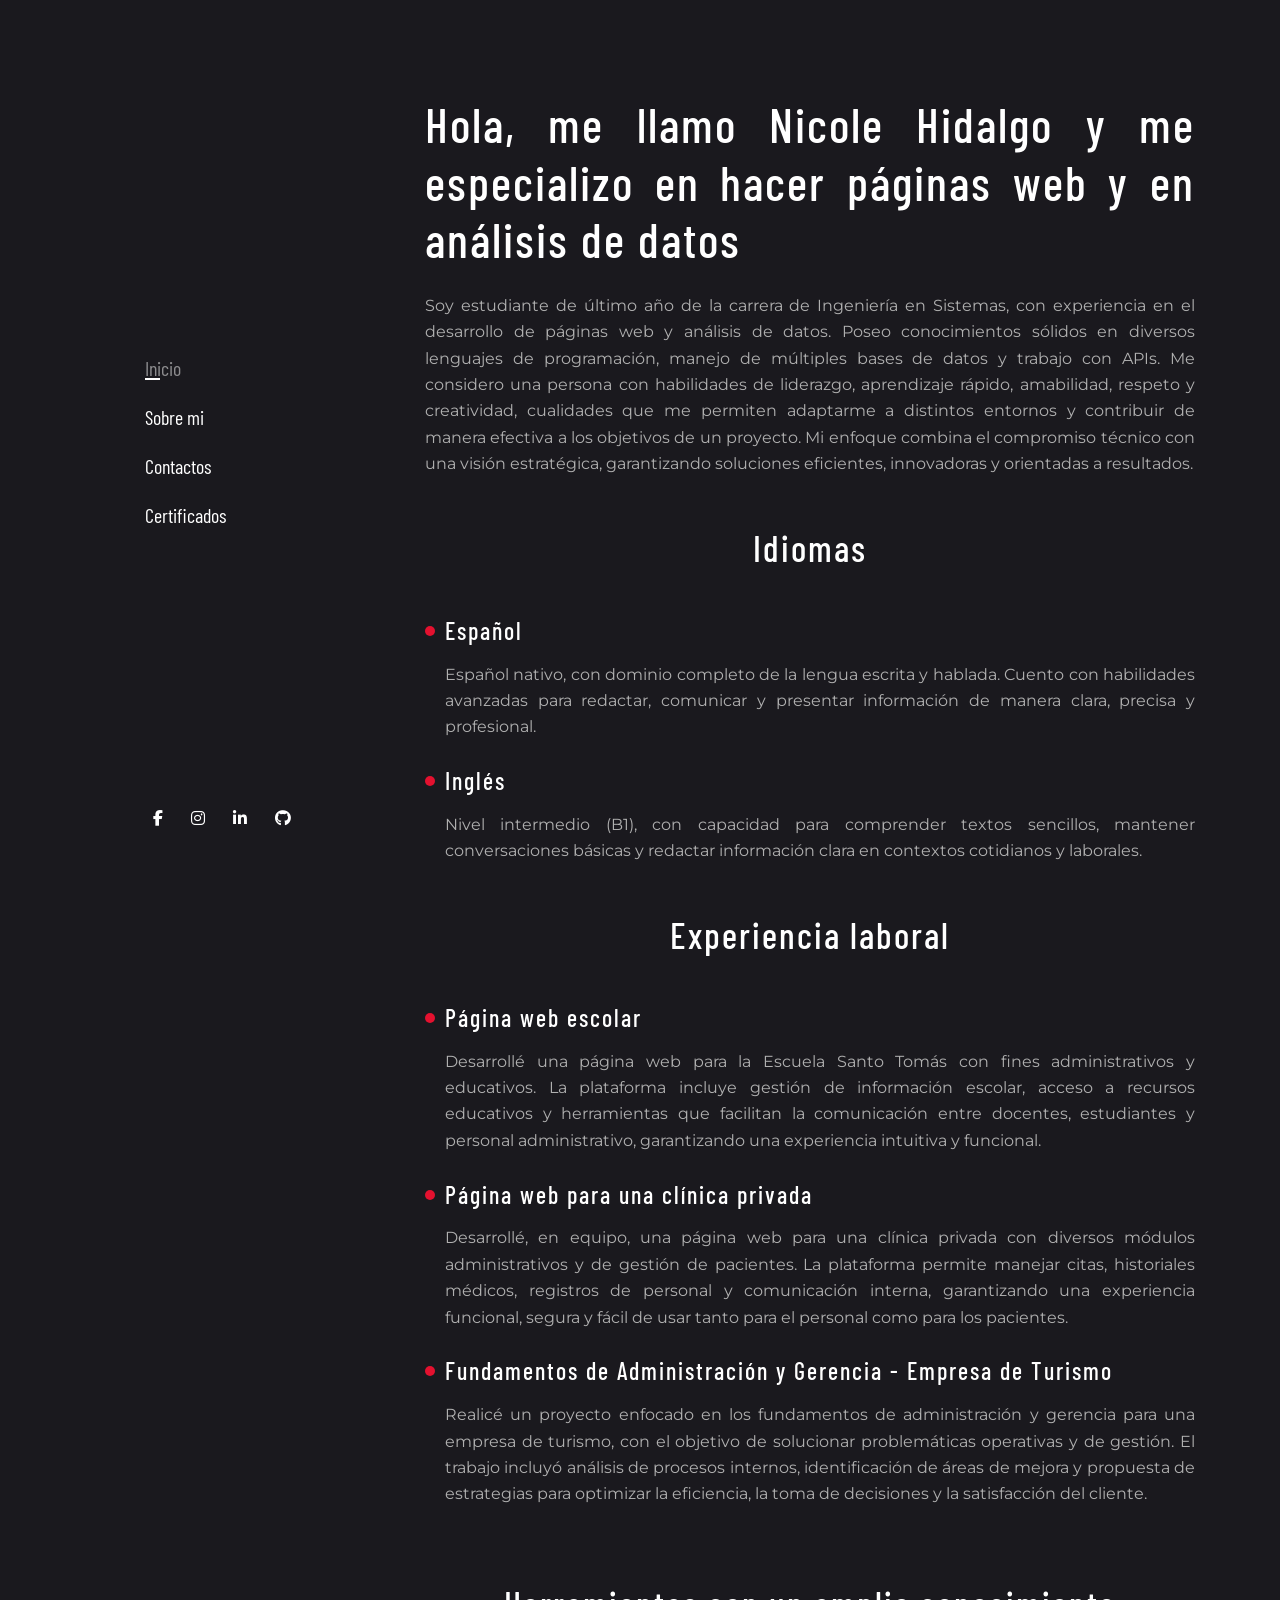
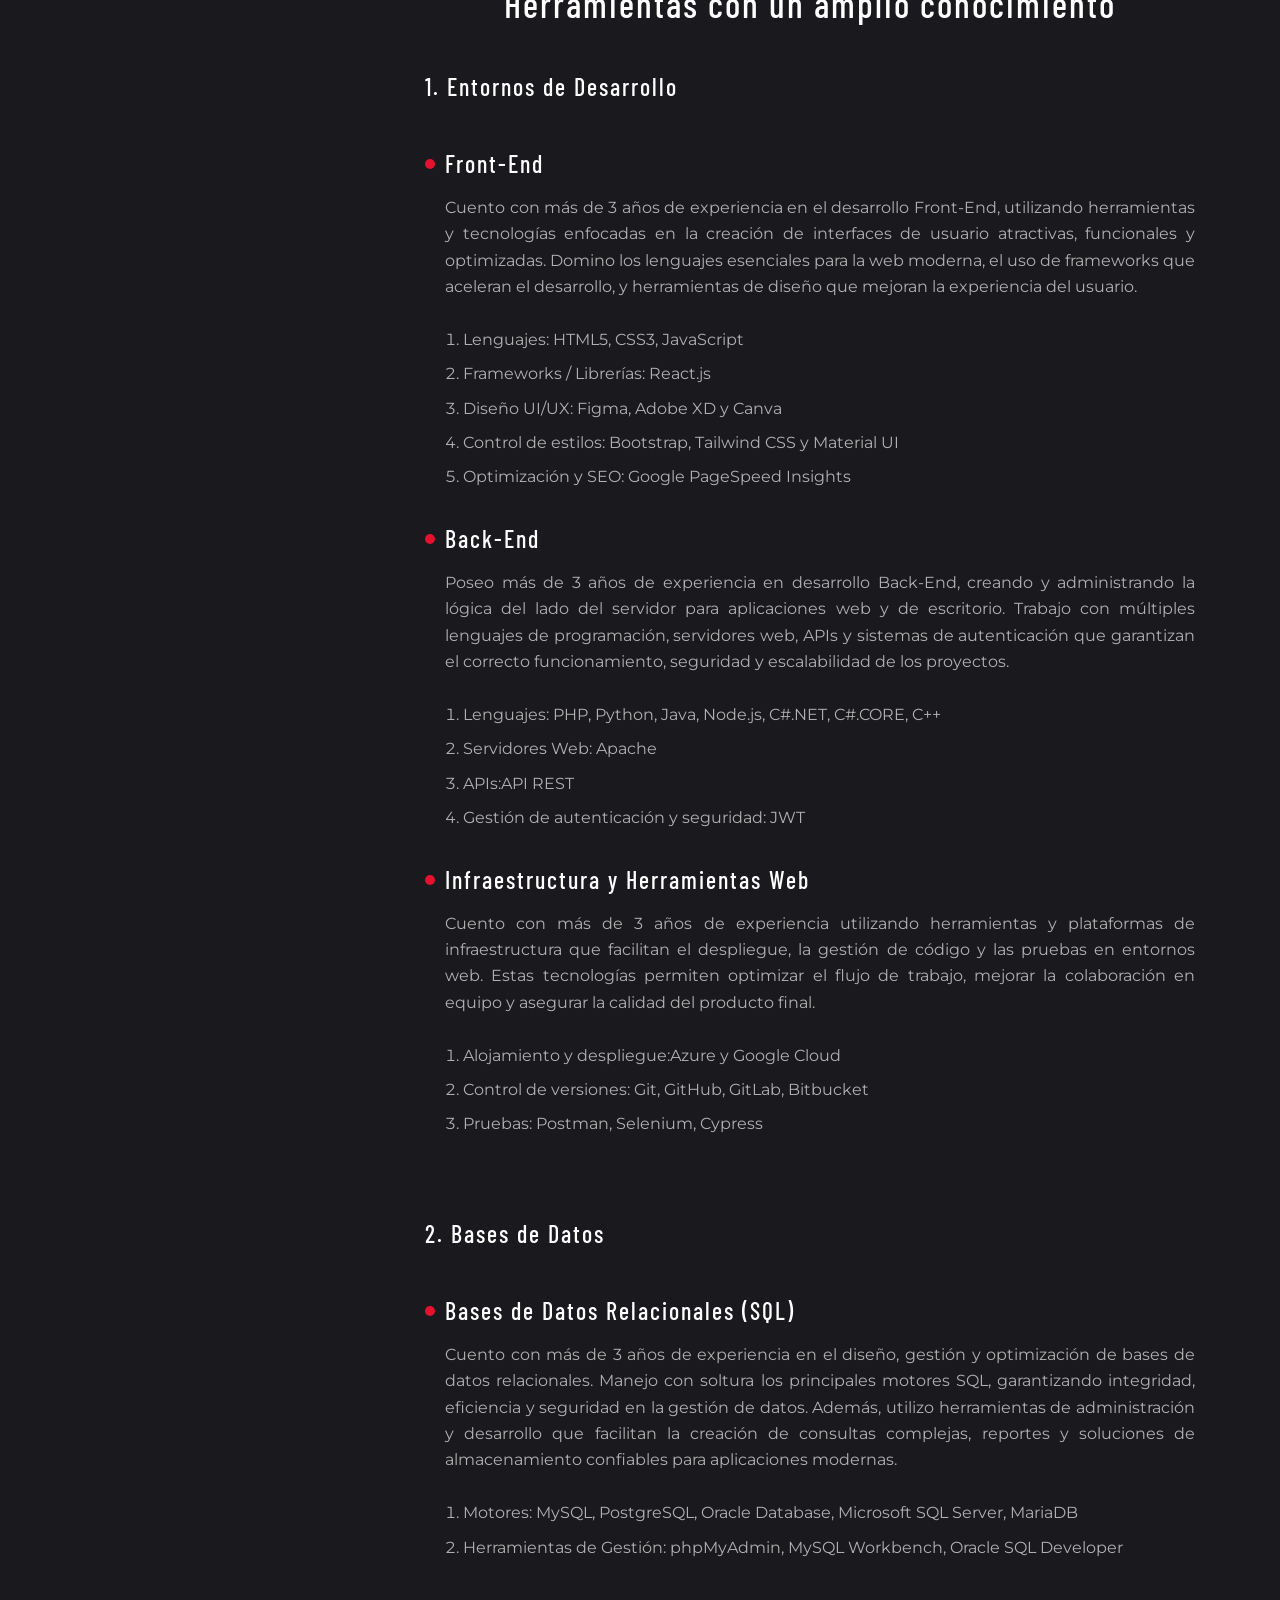
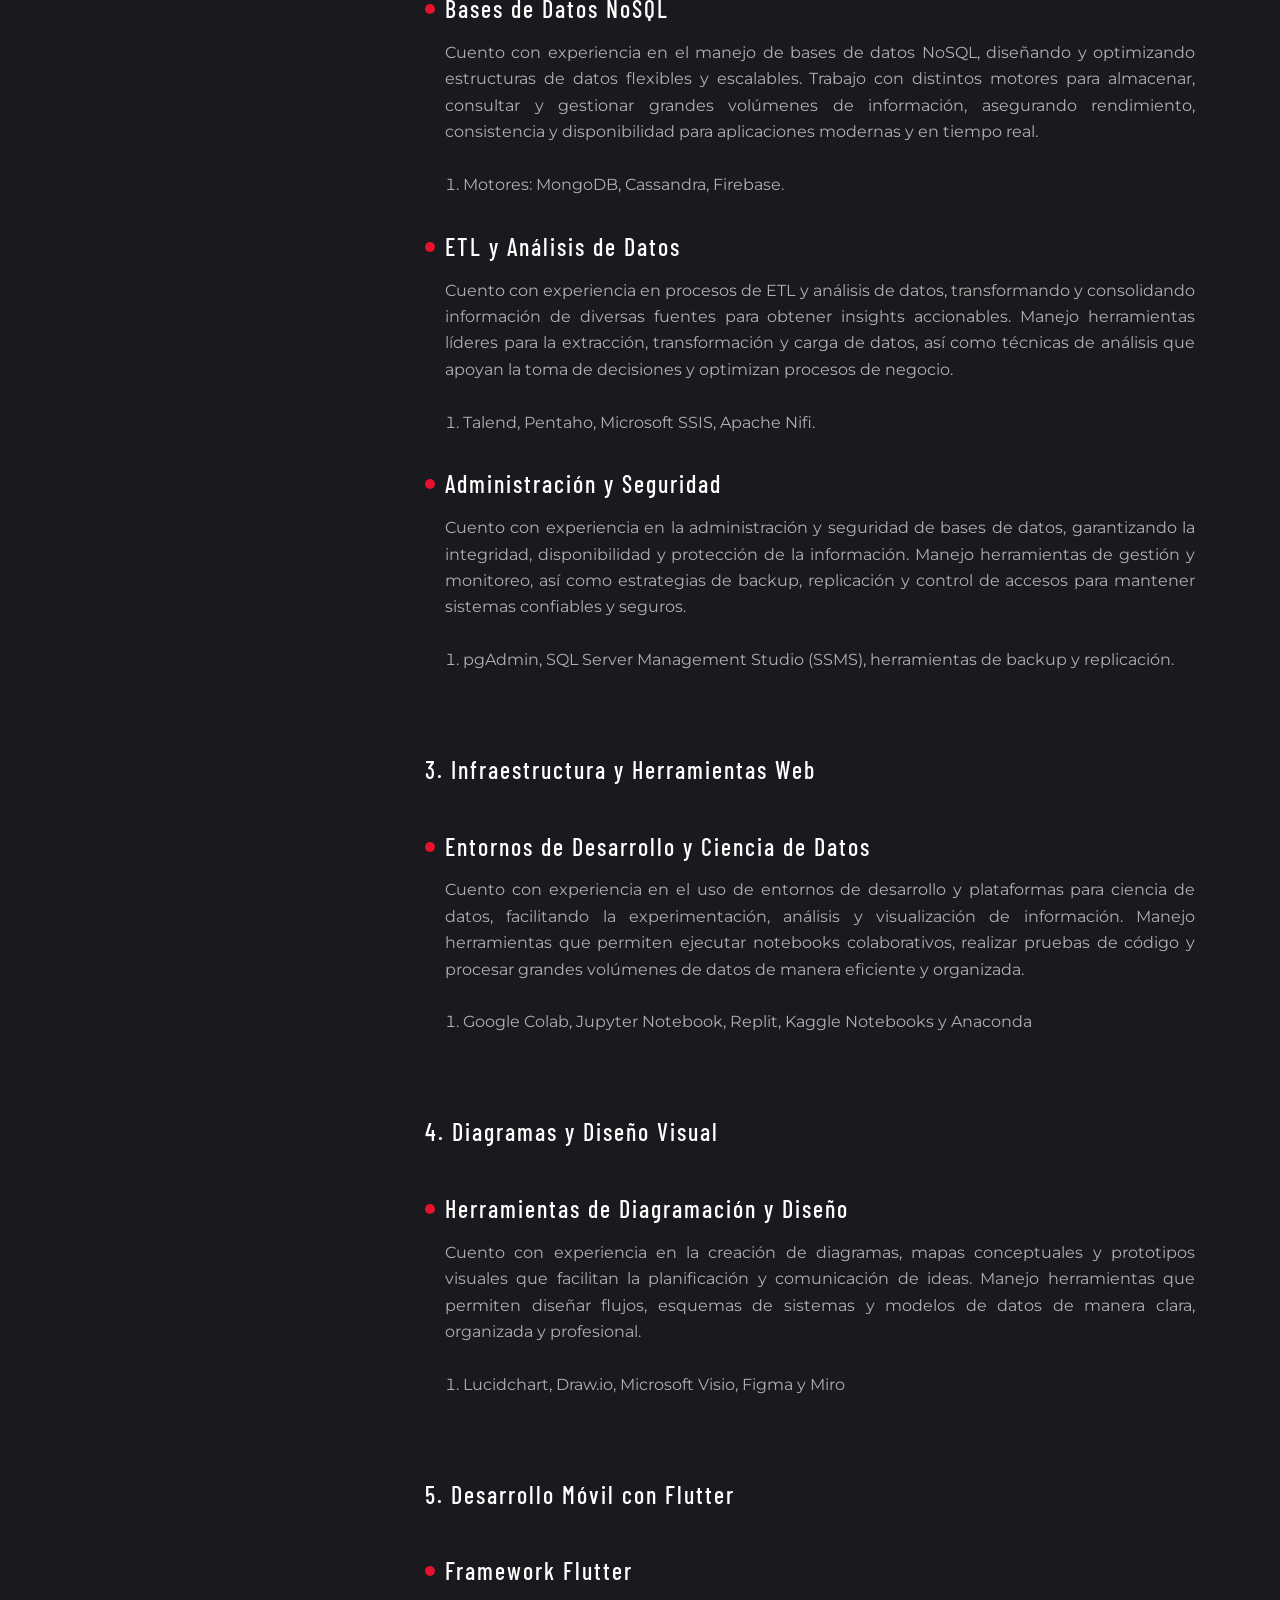
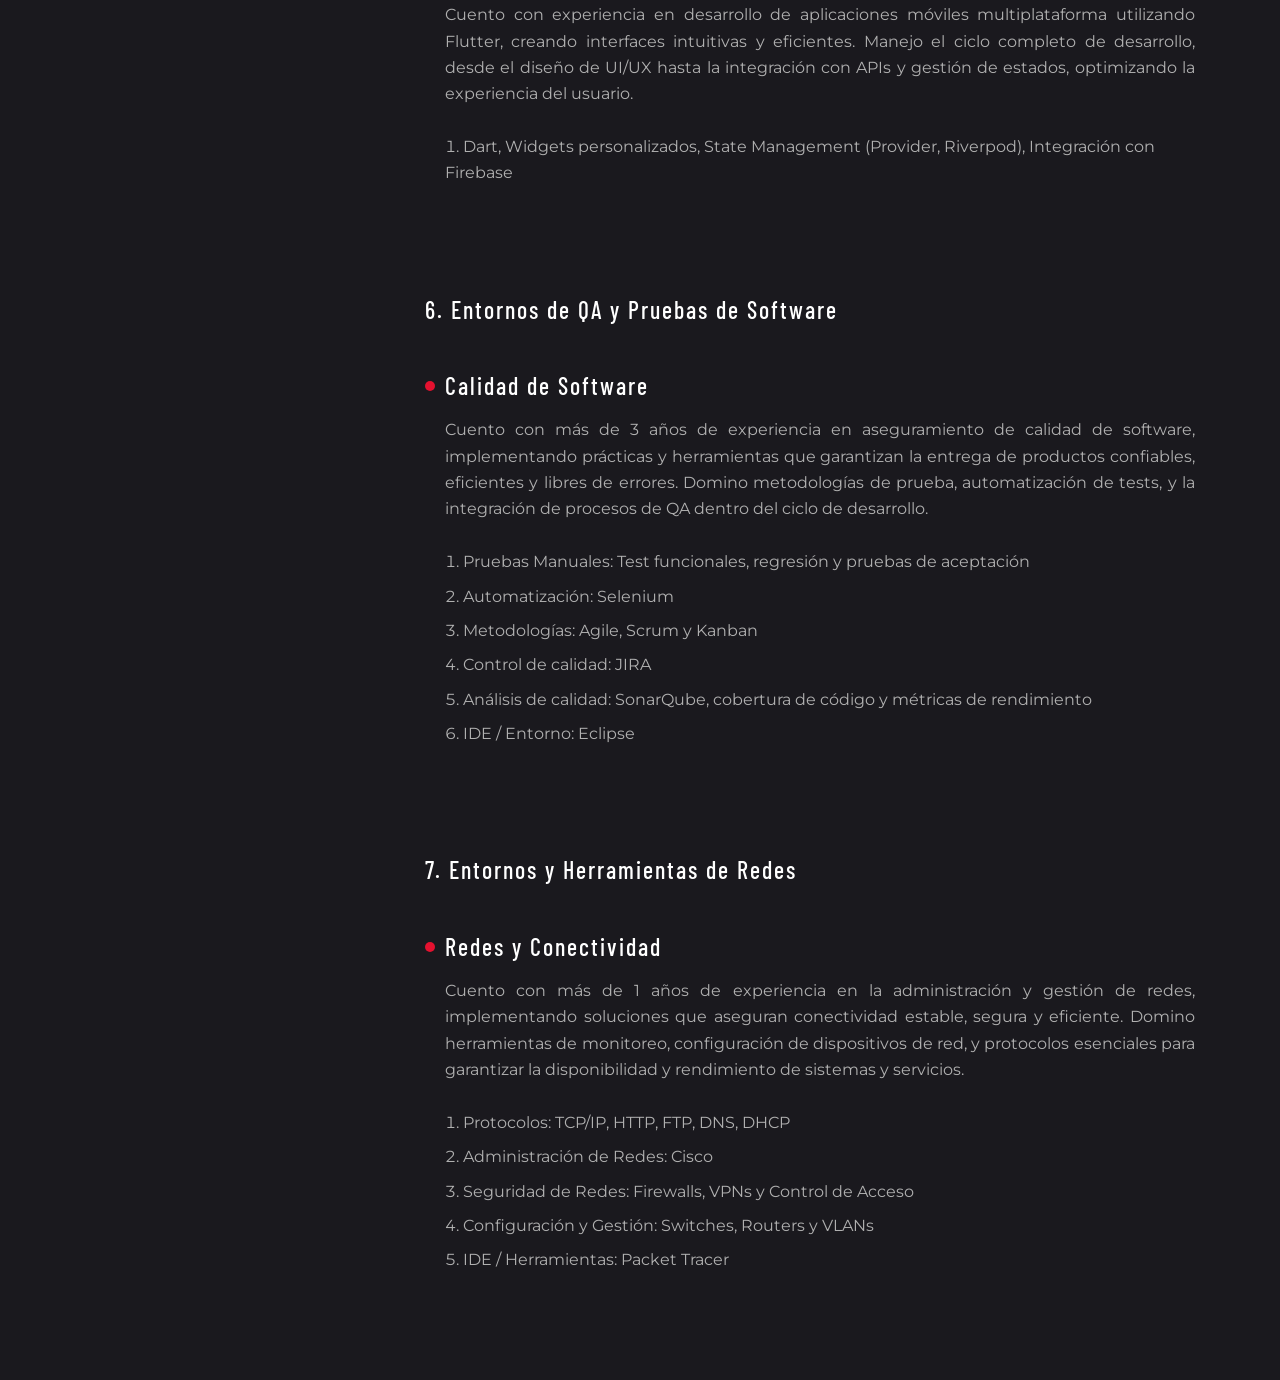
==== about.html @ 2b49375a "Inicio de proyecto sitio web personal" ====
<!DOCTYPE html>
<!-- saved from url=(0034)https://localhost:44375/Home/about -->
<html class=" js flexbox flexboxlegacy canvas canvastext webgl no-touch geolocation postmessage no-websqldatabase indexeddb hashchange history draganddrop websockets rgba hsla multiplebgs backgroundsize borderimage borderradius boxshadow textshadow opacity cssanimations csscolumns cssgradients cssreflections csstransforms csstransforms3d csstransitions fontface generatedcontent video audio localstorage sessionstorage webworkers no-applicationcache svg inlinesvg smil svgclippaths" style=""><head><meta http-equiv="Content-Type" content="text/html; charset=UTF-8">
    
    <meta name="viewport" content="width=device-width, initial-scale=1.0">
    <title>Perifil Personal</title>
    <!--<link href="./About_files/bootstrap.css" rel="stylesheet">
    <link href="./About_files/site.css" rel="stylesheet">-->

    <script src="./About_files/modernizr-2.8.3.js.descarga"></script>

</head>
<body class="loaded">
   
    <div class="container body-content">

    <title>Perfil de Nicole Hidalgo</title>

    <meta name="viewport" content="width=device-width, initial-scale=1">
    <meta name="theme-name" content="galaxy">

    <!-- Bootstrap -->
    <link href="./About_files/bootstrap.min.css" rel="stylesheet">
    <!-- <link href="./About_files/all.css" rel="stylesheet">-->
    <link href="./About_files/site(1).css" rel="stylesheet">

     <!-- Font Awesome desde CDN -->
     <link rel="stylesheet" href="https://cdnjs.cloudflare.com/ajax/libs/font-awesome/6.4.0/css/all.min.css">

     <!--<link rel="shortcut icon" href="https://localhost:44375/Home/images/favicon.png" type="image/x-icon">
    <link rel="icon" href="https://localhost:44375/Home/images/favicon.png" type="image/x-icon">
    <link rel="stylesheet" href="./About_files/all.min.css">-->
    
    <link href="./About_files/SobreMi.css" rel="stylesheet">

    <section class="d-flex">
        <aside>
            <div class="sidenav position-sticky d-flex flex-column justify-content-between">
                <br>
                <div class="navbar navbar-dark my-4 p-0 font-primary">
                    <ul class="navbar-nav w-100">
                        <li class="nav-item active">
                            <a class="nav-link text-white px-0"  href="index.html">Inicio</a>
                        </li>

                        <li class="nav-item ">
                            <a class="nav-link text-white px-0 " href="about.html">Sobre mi</a>
                        </li>
                        <li class="nav-item ">
                            <a class="nav-link text-white px-0" href="contact.html">Contactos</a>
                        </li>

                        <li class="nav-item ">
                            <a class="nav-link text-white px-0"  href="Titulos.html">Certificados</a>
                        </li>
                    </ul>
                </div>

                <ul class="list-inline nml-2">
                    <li class="list-inline-item">
                        <a href="https://www.facebook.com/nicole.hidalgo.9085" class="text-white text-red-onHover p-2">
                            <span class="fab fa-facebook-f"></span>
                        </a>
                    </li>
                    <li class="list-inline-item">
                        <a href="https://www.instagram.com/nicolehidalgo437" class="text-white text-red-onHover p-2">
                            <span class="fab fa-instagram"></span>
                        </a>
                    </li>
                    <li class="list-inline-item">
                        <a href="https://www.linkedin.com/in/nicole-hidalgo-bba02831a" class="text-white text-red-onHover p-2">
                            <span class="fab fa-linkedin-in"></span>
                        </a>
                    </li>
                    <li class="list-inline-item">
                        <a href="https://github.com/Niki2004" class="text-white text-red-onHover p-2">
                            <span class="fab fa-github"></span>
                        </a>
                    </li>
                </ul>
            </div>
        </aside>

        <div class="main-content">
            <div class="container py-4 my-5">
                <div class="row">
                    <div>

                        <h1 class="text-white add-letter-space my-4" style="text-align: justify;">Hola, me llamo Nicole Hidalgo y me especializo en hacer páginas web y en análisis de datos</h1>
                        <p style="text-align: justify;">
                            Soy estudiante de último año de la carrera de Ingeniería en Sistemas, con experiencia en el desarrollo de páginas web y análisis
                            de datos. Poseo conocimientos sólidos en diversos lenguajes de programación, manejo de múltiples bases de datos y trabajo con APIs.
                            Me considero una persona con habilidades de liderazgo, aprendizaje rápido, amabilidad, respeto y creatividad, cualidades que me
                            permiten adaptarme a distintos entornos y contribuir de manera efectiva a los objetivos de un proyecto. Mi enfoque combina el
                            compromiso técnico con una visión estratégica, garantizando soluciones eficientes, innovadoras y orientadas a resultados.
                        </p>


                        
                        <h2 class="text-white add-letter-space my-5" style="text-align: center;">Idiomas</h2>
                        <ul class="list-unstyled">
                            <li class="bullet-list-item">
                                <h3 class="text-white mb-3 add-letter-space">Español</h3>
                                <p style="text-align: justify;">
                                    Español nativo, con dominio completo de la lengua escrita y hablada. Cuento con habilidades avanzadas para redactar,
                                    comunicar y presentar información de manera clara, precisa y profesional.
                                </p>
                            </li>
                        </ul> <br>

                        <ul class="list-unstyled">
                            <li class="bullet-list-item">
                                <h3 class="text-white mb-3 add-letter-space">Inglés</h3>
                                <p style="text-align: justify;">
                                    Nivel intermedio (B1), con capacidad para comprender textos sencillos, mantener conversaciones básicas y redactar
                                    información clara en contextos cotidianos y laborales.
                                </p>
                            </li>
                        </ul>

                        
                        <h2 class="text-white add-letter-space my-5" style="text-align: center;">Experiencia laboral</h2>
                        <ul class="list-unstyled">
                            <li class="bullet-list-item">
                                <h3 class="text-white mb-3 add-letter-space">Página web escolar</h3>
                                <p style="text-align: justify;">
                                    Desarrollé una página web para la Escuela Santo Tomás con fines administrativos y educativos.
                                    La plataforma incluye gestión de información escolar, acceso a recursos educativos y herramientas que facilitan la
                                    comunicación entre docentes, estudiantes y personal administrativo, garantizando una experiencia intuitiva y funcional.
                                </p>
                            </li>
                        </ul> <br>

                        <ul class="list-unstyled">
                            <li class="bullet-list-item">
                                <h3 class="text-white mb-3 add-letter-space">Página web para una clínica privada</h3>
                                <p style="text-align: justify;">
                                    Desarrollé, en equipo, una página web para una clínica privada con diversos módulos administrativos y de gestión de
                                    pacientes.
                                    La plataforma permite manejar citas, historiales médicos, registros de personal y comunicación interna,
                                    garantizando una experiencia funcional, segura y fácil de usar tanto para el personal como para los pacientes.
                                </p>
                            </li>
                        </ul> <br>

                        <ul class="list-unstyled">
                            <li class="bullet-list-item">
                                <h3 class="text-white mb-3 add-letter-space">Fundamentos de Administración y Gerencia - Empresa de Turismo</h3>
                                <p style="text-align: justify;">
                                    Realicé un proyecto enfocado en los fundamentos de administración y gerencia para una empresa de turismo,
                                    con el objetivo de solucionar problemáticas operativas y de gestión.
                                    El trabajo incluyó análisis de procesos internos, identificación de áreas de mejora y propuesta de estrategias para
                                    optimizar la eficiencia,
                                    la toma de decisiones y la satisfacción del cliente.
                                </p>
                            </li>
                        </ul> <br>


                        
                        <h2 class="text-white add-letter-space my-5" style="text-align: center;">Herramientas con un amplio conocimiento</h2>

                        <h3 class="text-white add-letter-space my-5">1. Entornos de Desarrollo</h3>
                        <ul class="list-unstyled">
                            <li class="bullet-list-item">
                                <h3 class="text-white mb-3 add-letter-space">Front-End</h3>
                                <p style="text-align: justify;">
                                    Cuento con más de 3 años de experiencia en el desarrollo Front-End, utilizando herramientas y tecnologías enfocadas en
                                    la creación de interfaces de usuario atractivas, funcionales y optimizadas. Domino los lenguajes esenciales para la web
                                    moderna, el uso de frameworks que aceleran el desarrollo, y herramientas de diseño que mejoran la experiencia del usuario.
                                </p> <br>
                                <ol class="pl-0">
                                    <li class="mb-2">Lenguajes: HTML5, CSS3, JavaScript</li>
                                    <li class="mb-2">Frameworks / Librerías: React.js</li>
                                    <li class="mb-2">Diseño UI/UX: Figma, Adobe XD y Canva</li>
                                    <li class="mb-2">Control de estilos: Bootstrap, Tailwind CSS y Material UI</li>
                                    <li class="mb-2">Optimización y SEO: Google PageSpeed Insights</li>
                                </ol>
                            </li>
                            <br>

                            <li class="bullet-list-item">
                                <h3 class="text-white mb-3 add-letter-space">Back-End</h3>
                                <p style="text-align: justify;">
                                    Poseo más de 3 años de experiencia en desarrollo Back-End, creando y administrando la lógica del lado del servidor para
                                    aplicaciones web y de escritorio. Trabajo con múltiples lenguajes de programación, servidores web, APIs y sistemas de
                                    autenticación que garantizan el correcto funcionamiento, seguridad y escalabilidad de los proyectos.
                                </p>   <br>
                                <ol class="pl-0">
                                    <li class="mb-2">Lenguajes: PHP, Python, Java, Node.js, C#.NET, C#.CORE, C++</li>
                                    <li class="mb-2">Servidores Web: Apache</li>
                                    <li class="mb-2">APIs:API REST </li>
                                    <li class="mb-2">Gestión de autenticación y seguridad: JWT</li>
                                </ol>
                            </li>
                            <br>

                            <li class="bullet-list-item">
                                <h3 class="text-white mb-3 add-letter-space">Infraestructura y Herramientas Web</h3>
                                <p style="text-align: justify;">
                                    Cuento con más de 3 años de experiencia utilizando herramientas y plataformas de infraestructura que facilitan el
                                    despliegue, la gestión de código y las pruebas en entornos web. Estas tecnologías permiten optimizar el flujo de
                                    trabajo, mejorar la colaboración en equipo y asegurar la calidad del producto final.
                                </p>    <br>
                                <ol class="pl-0">
                                    <li class="mb-2">Alojamiento y despliegue:Azure y Google Cloud</li>
                                    <li class="mb-2">Control de versiones: Git, GitHub, GitLab, Bitbucket</li>
                                    <li class="mb-2">Pruebas: Postman, Selenium, Cypress</li>
                                </ol>
                            </li>
                            <br>
                        </ul>

                        <h3 class="text-white add-letter-space my-5">2. Bases de Datos</h3>
                        <ul class="list-unstyled">
                            <li class="bullet-list-item">
                                <h3 class="text-white mb-3 add-letter-space">Bases de Datos Relacionales (SQL)</h3>
                                <p style="text-align: justify;">
                                    Cuento con más de 3 años de experiencia en el diseño, gestión y optimización de bases de datos relacionales.
                                    Manejo con soltura los principales motores SQL, garantizando integridad, eficiencia y seguridad en la gestión de datos.
                                    Además, utilizo herramientas de administración y desarrollo que facilitan la creación de consultas complejas,
                                    reportes y soluciones de almacenamiento confiables para aplicaciones modernas.
                                </p><br>
                                <ol class="pl-0">
                                    <li class="mb-2">Motores: MySQL, PostgreSQL, Oracle Database, Microsoft SQL Server, MariaDB</li>
                                    <li class="mb-2">Herramientas de Gestión: phpMyAdmin, MySQL Workbench, Oracle SQL Developer</li>
                                </ol>
                            </li>
                            <br>

                            <li class="bullet-list-item">
                                <h3 class="text-white mb-3 add-letter-space">Bases de Datos NoSQL</h3>
                                <p style="text-align: justify;">
                                    Cuento con experiencia en el manejo de bases de datos NoSQL, diseñando y optimizando estructuras de datos flexibles y escalables.
                                    Trabajo con distintos motores para almacenar, consultar y gestionar grandes volúmenes de información, asegurando
                                    rendimiento, consistencia y disponibilidad para aplicaciones modernas y en tiempo real.
                                </p>  <br>
                                <ol class="pl-0">
                                    <li class="mb-2">Motores: MongoDB, Cassandra, Firebase.</li>
                                </ol>
                            </li>
                            <br>

                            <li class="bullet-list-item">
                                <h3 class="text-white mb-3 add-letter-space">ETL y Análisis de Datos</h3>
                                <p style="text-align: justify;">
                                    Cuento con experiencia en procesos de ETL y análisis de datos, transformando y consolidando información de diversas fuentes para obtener insights accionables.
                                    Manejo herramientas líderes para la extracción, transformación y carga de datos, así como técnicas de análisis que apoyan la toma de decisiones y optimizan procesos de negocio.
                                </p> <br>
                                <ol class="pl-0">
                                    <li class="mb-2">Talend, Pentaho, Microsoft SSIS, Apache Nifi.</li>
                                </ol>
                            </li>
                            <br>

                            <li class="bullet-list-item">
                                <h3 class="text-white mb-3 add-letter-space">Administración y Seguridad</h3>
                                <p style="text-align: justify;">
                                    Cuento con experiencia en la administración y seguridad de bases de datos, garantizando la integridad, disponibilidad y protección de la información.
                                    Manejo herramientas de gestión y monitoreo, así como estrategias de backup, replicación y control de accesos para mantener sistemas confiables y seguros.
                                </p>   <br>
                                <ol class="pl-0">
                                    <li class="mb-2">pgAdmin, SQL Server Management Studio (SSMS), herramientas de backup y replicación.</li>
                                </ol>
                            </li>
                            <br>
                        </ul>

                        <h3 class="text-white add-letter-space my-5">3. Infraestructura y Herramientas Web</h3>
                        <ul class="list-unstyled">
                            <li class="bullet-list-item">
                                <h3 class="text-white mb-3 add-letter-space">Entornos de Desarrollo y Ciencia de Datos</h3>
                                <p style="text-align: justify;">
                                    Cuento con experiencia en el uso de entornos de desarrollo y plataformas para ciencia de datos, facilitando la experimentación, análisis y visualización de información.
                                    Manejo herramientas que permiten ejecutar notebooks colaborativos, realizar pruebas de código y procesar grandes volúmenes de datos de manera eficiente y organizada.
                                </p>  <br>
                                <ol class="pl-0">
                                    <li class="mb-2">Google Colab, Jupyter Notebook, Replit, Kaggle Notebooks y Anaconda </li>
                                </ol>
                            </li>
                            <br>

                        </ul>

                        <h3 class="text-white add-letter-space my-5">4. Diagramas y Diseño Visual</h3>
                        <ul class="list-unstyled">
                            <li class="bullet-list-item">
                                <h3 class="text-white mb-3 add-letter-space">Herramientas de Diagramación y Diseño</h3>
                                <p style="text-align: justify;">
                                    Cuento con experiencia en la creación de diagramas, mapas conceptuales y prototipos visuales que facilitan la planificación y comunicación de ideas.
                                    Manejo herramientas que permiten diseñar flujos, esquemas de sistemas y modelos de datos de manera clara, organizada y profesional.
                                </p> <br>
                                <ol class="pl-0">
                                    <li class="mb-2">Lucidchart, Draw.io, Microsoft Visio, Figma y Miro</li>
                                </ol>
                            </li>
                            <br>
                        </ul>

                        <h3 class="text-white add-letter-space my-5">5. Desarrollo Móvil con Flutter</h3>
                        <ul class="list-unstyled">
                            <li class="bullet-list-item">
                                <h3 class="text-white mb-3 add-letter-space">Framework Flutter</h3>
                                <p style="text-align: justify;">
                                    Cuento con experiencia en desarrollo de aplicaciones móviles multiplataforma utilizando Flutter, creando interfaces intuitivas y eficientes.
                                    Manejo el ciclo completo de desarrollo, desde el diseño de UI/UX hasta la integración con APIs y gestión de estados, optimizando la experiencia del usuario.
                                </p><br>
                                <ol class="pl-0">
                                    <li class="mb-2">Dart, Widgets personalizados, State Management (Provider, Riverpod), Integración con Firebase</li>
                                </ol>
                            </li>
                            <br>
                        </ul>
                        <br>
                        
                        <h3 class="text-white add-letter-space my-5">6. Entornos de QA y Pruebas de Software</h3>
                        <ul class="list-unstyled">
                        <li class="bullet-list-item">
                            <h3 class="text-white mb-3 add-letter-space">Calidad de Software</h3>
                            <p style="text-align: justify;">
                                Cuento con más de 3 años de experiencia en aseguramiento de calidad de software, implementando prácticas y herramientas que
                                garantizan la entrega de productos confiables, eficientes y libres de errores. Domino metodologías de prueba, automatización
                                de tests, y la integración de procesos de QA dentro del ciclo de desarrollo.
                            </p> <br>
                            <ol class="pl-0">
                                <li class="mb-2">Pruebas Manuales: Test funcionales, regresión y pruebas de aceptación</li>
                                <li class="mb-2">Automatización: Selenium</li>
                                <li class="mb-2">Metodologías: Agile, Scrum y Kanban</li>
                                <li class="mb-2">Control de calidad: JIRA</li>
                                <li class="mb-2">Análisis de calidad: SonarQube, cobertura de código y métricas de rendimiento</li>
                                <li class="mb-2">IDE / Entorno: Eclipse</li>
                            </ol>
                        </li>
                        <br>
                    </ul>

                         <br>
                        
                        <h3 class="text-white add-letter-space my-5">7. Entornos y Herramientas de Redes</h3>
                        <ul class="list-unstyled">
                            <li class="bullet-list-item">
                                <h3 class="text-white mb-3 add-letter-space">Redes y Conectividad</h3>
                                <p style="text-align: justify;">
                                    Cuento con más de 1 años de experiencia en la administración y gestión de redes, implementando soluciones que aseguran
                                    conectividad estable, segura y eficiente. Domino herramientas de monitoreo, configuración de dispositivos de red, y protocolos
                                    esenciales para garantizar la disponibilidad y rendimiento de sistemas y servicios.
                                </p> <br>
                                <ol class="pl-0">
                                    <li class="mb-2">Protocolos: TCP/IP, HTTP, FTP, DNS, DHCP</li>
                                    <li class="mb-2">Administración de Redes: Cisco</li>
                                    <li class="mb-2">Seguridad de Redes: Firewalls, VPNs y Control de Acceso</li>
                                    <li class="mb-2">Configuración y Gestión: Switches, Routers y VLANs</li>
                                    <li class="mb-2">IDE / Herramientas: Packet Tracer</li>
                                </ol>
                            </li>
                            <br>
                        </ul>
                    </div>
                </div>
            </div>
        </div>
    </section>


    <!-- Botón para ir arriba -->
    <button id="btnUp" title="Ir arriba">
        <i class="fas fa-rocket"></i>
    </button>

    <script>
        document.addEventListener("DOMContentLoaded", function () {

            document.body.classList.add("loaded");
        });

        const btnUp = document.getElementById("btnUp");

        window.onscroll = function () {
            if (document.body.scrollTop > 200 || document.documentElement.scrollTop > 200) {
                btnUp.style.display = "block";
            } else {
                btnUp.style.display = "none";
            }
        };

        // Al hacer click, llevar hacia arriba
        btnUp.addEventListener("click", function () {
            window.scrollTo({
                top: 0,
                behavior: "smooth"
            });
        });
    </script>



    </div>

    <script src="./About_files/jquery-3.4.1.js.descarga"></script>

    <script src="./About_files/bootstrap.js.descarga"></script>

    


</body></html>
---- About_files/site.css ----
﻿@charset "UTF-8";

@import url("https://fonts.googleapis.com/css2?family=Barlow+Condensed:wght@500&family=Montserrat:wght@400;500&display=swap");

body {
    color: #B0B0B0;
    background-color: #1A191E;
    font-family: "Montserrat", sans-serif;
    font-size: 16px;
    line-height: 1.65;
    overflow-y: auto;
}

    body.loaded {
        overflow-y: scroll;
    }

::-moz-selection {
    color: #ffffff;
    background-color: rgba(228, 17, 47, 0.7);
    text-shadow: none;
}

::selection {
    color: #ffffff;
    background-color: rgba(228, 17, 47, 0.7);
    text-shadow: none;
}

:focus {
    outline: 0;
}

.main-content {
    width: calc(100% - 340px);
}

@media (max-width: 991px) {
    .main-content {
        width: calc(100% - 250px);
    }
}

@media (max-width: 767px) {
    .main-content {
        width: 100%;
    }
}

.btn {
    font-size: 15px;
    padding: 10px 25px;
    letter-spacing: 0.1em;
    color: #ffffff;
    font-family: "Barlow Condensed", sans-serif;
    border-radius: 0;
    border: 0;
}

    .btn img {
        margin-left: 5px;
        width: 19px;
        position: relative;
    }

    .btn:hover {
        color: #ffffff;
        background-color: rgba(228, 17, 47, 0.7);
    }

    .btn:active, .btn:focus {
        border: 0;
        color: #ffffff;
        background-color: rgba(228, 17, 47, 0.7);
        box-shadow: none;
    }

.btn-primary {
    background-color: #E4112F;
}

.search-form {
    margin-bottom: 35px;
}

    .search-form input {
        height: 45px;
        border-color: #333139;
    }

        .search-form input:focus {
            border-color: #444;
        }

    .search-form .btn {
        border: 1px solid #333139;
    }

        .search-form .btn:hover {
            background-color: #E4112F;
            border-color: #E4112F;
        }

.bullet-list-item {
    position: relative;
    padding-left: 20px;
}

    .bullet-list-item::after {
        position: absolute;
        content: "";
        height: 10px;
        width: 10px;
        background-color: #E4112F;
        left: 0;
        top: 9px;
        border-radius: 50px;
    }

/*=== UTILITIES CLASSES ===*/
.font-primary {
    font-family: "Barlow Condensed", sans-serif;
}

.font-secondary {
    font-family: "Montserrat", sans-serif;
}

.shadow {
    box-shadow: 0px 0px 20px rgba(34, 34, 34, 0.04) !important;
}

.add-letter-space {
    letter-spacing: 2px;
}

.opacity-0, .opacity-0-onHover,
.opacity-25, .opacity-25-onHover,
.opacity-50, .opacity-50-onHover,
.opacity-75, .opacity-75-onHover,
.opacity-1, .opacity-1-onHover {
    transition: all 0.3s;
}

    .opacity-0, .opacity-0-onHover:hover {
        opacity: 0;
    }

    .opacity-25, .opacity-25-onHover:hover {
        opacity: 0.25;
    }

    .opacity-50, .opacity-50-onHover:hover {
        opacity: 0.5;
    }

    .opacity-75, .opacity-75-onHover:hover {
        opacity: 0.75;
    }

    .opacity-1, .opacity-1-onHover:hover {
        opacity: 1;
    }

.z-index-1 {
    z-index: 1;
}

.z-index-100 {
    z-index: 100;
}

.z-index-200 {
    z-index: 200;
}

.z-index-bottom {
    z-index: -5;
}

.z-index-top {
    z-index: 9900;
}

.text-gray {
    color: #B0B0B0;
}

.bg-gray {
    background-color: #B0B0B0;
}

.text-primary, .text-primary-onHover:hover {
    color: #E4112F !important;
}

.bg-primary {
    background-color: #E4112F !important;
}

.text-dark {
    color: #1D1C21 !important;
}

.bg-dark {
    background-color: #1D1C21 !important;
}

.bg-black {
    background-color: #000000;
}

.text-black {
    color: #000000;
}

.text-black-100 {
    color: #111111;
}

.bg-black-100 {
    background-color: #111111;
}

.bg-black-200 {
    background-color: #222222;
}

.text-black-200 {
    color: #222222;
}

.bg-black-300 {
    background-color: #333333;
}

.text-black-300 {
    color: #333333;
}

.text-black-400 {
    color: #444444;
}

.bg-black-400 {
    background-color: #444444;
}

.bg-black-500 {
    background-color: #555555;
}

.text-black-500 {
    color: #555555;
}

.text-black-600 {
    color: #666666;
}

.bg-black-600 {
    background-color: #666666;
}

.bg-black-700 {
    background-color: #777777;
}

.text-black-700 {
    color: #777777;
}

.text-black-700-darken {
    color: #737373;
}

.bg-black-700-darken {
    background-color: #737373;
}

.text-black-800 {
    color: #888888;
}

.bg-black-800 {
    background-color: #888888;
}

.bg-black-900 {
    background-color: #999999;
}

.text-black-900 {
    color: #999999;
}

h1, .h1, h2, .h2, h3, .h3, h4 {
    font-family: "Barlow Condensed", sans-serif;
}

h1, .h1 {
    font-size: 48px;
}

@media (max-width: 767px) {
    h1, .h1 {
        font-size: 38px;
    }
}

h2, .h2 {
    font-size: 36px;
}

@media (max-width: 767px) {
    h2, .h2 {
        font-size: 28px;
    }
}

h3, .h3 {
    font-size: 24px;
}

@media (max-width: 767px) {
    h3, .h3 {
        font-size: 20px;
    }
}

h4, .h4 {
    font-size: 20px;
}

h5, .h5 {
    font-size: 18px;
}

h6, .h6 {
    font-size: 15px;
}

.h4, h5, .h5, h6, .h6, p {
    font-family: "Montserrat", sans-serif;
}

h1, .h1, h2, .h2, h3, .h3, h4, .h4, h5, .h5, h6, .h6, p {
    margin: 0;
}

a:focus,
button:focus {
    outline: 0;
}

a {
    text-decoration: none;
    display: inline-block;
    transition: all 0.3s;
}

    a:hover, a:active, a:focus {
        text-decoration: none;
        outline: 0;
    }

    a:hover {
        color: initial;
    }

ol {
    list-style-position: inside;
}

ul, li {
    padding: 0;
    margin: 0;
}

.table-bordeprimary td, .table-bordeprimary th {
    border-color: #333139 !important;
}

/*------------------------------------------------------------------
 # preloader style
-------------------------------------------------------------------*/
.preloader-wrapper {
    position: fixed;
    top: 0;
    left: 0;
    height: 100vh;
    width: 100vw;
    z-index: 9999999;
    text-align: center;
    overflow: hidden;
    background-color: rgb(36, 39, 53);
    transition: 0.5s;
    background-image: url([data-uri]);
}

.preloader-inner {
    position: absolute;
    top: 50%;
    left: 50%;
    width: 100%;
    transition: 0.7s ease;
    transform: translate(-50%, -50%);
}

.preloader-wrapper.loaded {
    height: 0;
}

    .preloader-wrapper.loaded img {
        opacity: 0;
    }

/*------------------------------------------------------------------
 # sidenav/navbar style
-------------------------------------------------------------------*/
.sidenav {
    top: 0;
    width: 340px;
    min-height: 100vh;
    padding: 60px;
    transition: 0.3s ease;
}

    .sidenav.show {
        left: 0;
    }

@media (max-width: 991px) {
    .sidenav {
        width: 250px;
        padding: 50px;
    }
}

@media (max-width: 767px) {
    .sidenav {
        position: fixed !important;
        z-index: 9995;
        top: 0;
        left: -250px;
        background-color: #1D1C21;
    }
}

.sidenav .navbar-brand img {
    max-width: 150px;
}

@media (max-width: 991px) {
    .sidenav .navbar-brand img {
        max-width: 120px;
    }
}

@media (max-width: 767px) {
    .sidenav .navbar-brand img {
        max-width: 100px;
    }
}

.sidenav .nav-link {
    font-size: 20px;
    position: relative;
    display: inline-block;
}

    .sidenav .nav-link::after {
        position: absolute;
        content: "";
        height: 2px;
        width: 0;
        background-color: #ffffff;
        left: 0;
        bottom: 13px;
        transition: 0.3s;
    }

    .sidenav .nav-link:hover {
        color: rgba(255, 255, 255, 0.5) !important;
    }

        .sidenav .nav-link:hover::after {
            width: 15px;
        }

    .sidenav .nav-link[aria-expanded=true],
    .sidenav .active .nav-link {
        color: rgba(255, 255, 255, 0.5) !important;
    }

        .sidenav .nav-link[aria-expanded=true]::after,
        .sidenav .active .nav-link::after {
            width: 15px;
        }

.sidenav select {
    background: url(../images/chevron-down.svg) no-repeat right 0.5rem center/15px 17px;
    border: 1px solid #ffffff !important;
    height: 30px;
    padding: 0 28px 0 10px;
    width: 80px;
    background-size: 14px;
}

    .sidenav select:focus {
        border: 1px solid #ffffff !important;
    }

    .sidenav select option {
        background-color: #1D1C21;
    }

.mobile-nav {
    display: none;
    position: relative;
    z-index: 9992;
}

@media (max-width: 767px) {
    .mobile-nav {
        display: block;
    }
}

.mobile-nav img {
    width: 120px;
}

@media (max-width: 767px) {
    .mobile-nav img {
        width: 100px;
    }
}

.mobile-nav .nav-toggle {
    width: 40px;
    height: 40px;
    font-size: 13px;
    padding-top: 3px;
    border-radius: 50px;
}

    .mobile-nav .nav-toggle.show .show,
    .mobile-nav .nav-toggle .hidden {
        display: none;
    }

    .mobile-nav .nav-toggle.show .hidden {
        display: block;
    }

.nav-toggle-overlay {
    position: fixed;
    top: 0;
    left: 0;
    height: 100%;
    width: 100%;
    background-color: rgba(0, 0, 0, 0.5);
    z-index: 999;
    cursor: zoom-out;
    opacity: 0;
    visibility: hidden;
    transition: 0.3s;
}

    .nav-toggle-overlay.show {
        opacity: 1;
        visibility: visible;
    }

.drop-menu {
    padding-left: 10px;
    border-left: 1px solid #555;
}

    .drop-menu a {
        color: #ffffff;
    }

        .drop-menu a.active, .drop-menu a:hover {
            color: rgba(255, 255, 255, 0.5) !important;
        }

/*------------------------------------------------------------------
 # blog post style
-------------------------------------------------------------------*/
.post-item .card-img-top {
    transition: 0.3s;
}

    .post-item .card-img-top:hover {
        filter: grayscale(0.5);
        -webkit-filter: grayscale(0.5);
    }

.post-meta li a {
    color: #ffffff;
    font-weight: 500;
    font-size: 14px;
}

    .post-meta li a:hover {
        text-decoration: underline;
    }

.breadcrumb-wrap a {
    color: #B0B0B0;
}

    .breadcrumb-wrap a:hover {
        color: #ffffff;
        text-decoration: underline;
    }

.categores-links a {
    font-size: 13px;
    color: #B0B0B0;
    border-color: #E4112F !important;
    padding: 4px 7px;
    margin-right: 6px;
    margin-top: 8px;
}

    .categores-links a:hover {
        color: #ffffff;
        background-color: #E4112F;
    }

@media (max-width: 991px) {
    .border-lg-0 {
        border: 0 !important;
    }
}

.blockquote {
    padding: 50px 90px;
}

@media (max-width: 575px) {
    .blockquote {
        padding: 30px 50px !important;
    }
}

.blockquote-text {
    font-size: 24px;
    position: relative;
}

    .blockquote-text::before, .blockquote-text::after {
        position: absolute;
        color: #E4112F;
        font-size: 61px;
        line-height: 0;
        font-family: "Barlow Condensed", sans-serif;
    }

    .blockquote-text::before {
        content: "“";
        top: 30px;
        left: -35px;
    }

    .blockquote-text::after {
        content: "”";
        bottom: 0;
        right: -35px;
    }

@media (max-width: 575px) {
    .blockquote-text {
        font-size: 15px;
    }
}

@media (max-width: 575px) {
    .blockquote-footer {
        font-size: 15px;
    }
}

.widget {
    margin-bottom: 50px;
}

    .widget .form-control {
        font-size: 15px;
        color: #ffffff;
        height: 48px;
        border: 1px solid #2f2e35 !important;
    }

        .widget .form-control:focus {
            box-shadow: none !important;
        }

.widget-title {
    border-bottom: 2px solid #E4112F;
    padding-bottom: 10px;
}

.author-thumb-sm {
    height: auto;
    max-width: 230px;
    width: 100%;
}


.contact-form {
    padding: 60px;
}

    .contact-form label {
        font-size: 14px;
        color: #ffffff;
        margin-bottom: 15px;
    }

    .contact-form .form-control {
        background-color: transparent;
        border: 0;
        color: #aaa;
        border-color: #333139 !important;
        padding-bottom: 20px;
    }

        .contact-form .form-control:focus {
            border-color: #888888 !important;
        }

    .contact-form select {
        padding-bottom: 16px;
        color: #aaa;
        padding-right: 15px;
        background-color: transparent;
        border: 0;
        border-bottom: 1px solid #333139;
    }

        .contact-form select option {
            background-color: #1D1C21;
            color: #ffffff;
        }

    .contact-form textarea {
        resize: none;
        height: 100px;
    }

footer {
    padding-top: 100px;
    padding-bottom: 30px;
}

    footer ul li a {
        color: rgba(255, 255, 255, 0.6);
        font-size: 14px;
        margin-bottom: 15px;
    }

        footer ul li a:hover {
            color: rgba(255, 255, 255, 0.6);
            text-decoration: underline;
        }

    footer ul li:last-child a {
        margin-bottom: 0;
    }
---- About_files/site(1).css ----
﻿@charset "UTF-8";

@import url("https://fonts.googleapis.com/css2?family=Barlow+Condensed:wght@500&family=Montserrat:wght@400;500&display=swap");

body {
    color: #B0B0B0;
    background-color: #1A191E;
    font-family: "Montserrat", sans-serif;
    font-size: 16px;
    line-height: 1.65;
    overflow-y: auto;
}

    body.loaded {
        overflow-y: scroll;
    }

::-moz-selection {
    color: #ffffff;
    background-color: rgba(228, 17, 47, 0.7);
    text-shadow: none;
}

::selection {
    color: #ffffff;
    background-color: rgba(228, 17, 47, 0.7);
    text-shadow: none;
}

:focus {
    outline: 0;
}

.main-content {
    width: calc(100% - 340px);
}

@media (max-width: 991px) {
    .main-content {
        width: calc(100% - 250px);
    }
}

@media (max-width: 767px) {
    .main-content {
        width: 100%;
    }
}

.btn {
    font-size: 15px;
    padding: 10px 25px;
    letter-spacing: 0.1em;
    color: #ffffff;
    font-family: "Barlow Condensed", sans-serif;
    border-radius: 0;
    border: 0;
}

    .btn img {
        margin-left: 5px;
        width: 19px;
        position: relative;
    }

    .btn:hover {
        color: #ffffff;
        background-color: rgba(228, 17, 47, 0.7);
    }

    .btn:active, .btn:focus {
        border: 0;
        color: #ffffff;
        background-color: rgba(228, 17, 47, 0.7);
        box-shadow: none;
    }

.btn-primary {
    background-color: #E4112F;
}

.search-form {
    margin-bottom: 35px;
}

    .search-form input {
        height: 45px;
        border-color: #333139;
    }

        .search-form input:focus {
            border-color: #444;
        }

    .search-form .btn {
        border: 1px solid #333139;
    }

        .search-form .btn:hover {
            background-color: #E4112F;
            border-color: #E4112F;
        }

.bullet-list-item {
    position: relative;
    padding-left: 20px;
}

    .bullet-list-item::after {
        position: absolute;
        content: "";
        height: 10px;
        width: 10px;
        background-color: #E4112F;
        left: 0;
        top: 9px;
        border-radius: 50px;
    }

/*=== UTILITIES CLASSES ===*/
.font-primary {
    font-family: "Barlow Condensed", sans-serif;
}

.font-secondary {
    font-family: "Montserrat", sans-serif;
}

.shadow {
    box-shadow: 0px 0px 20px rgba(34, 34, 34, 0.04) !important;
}

.add-letter-space {
    letter-spacing: 2px;
}

.opacity-0, .opacity-0-onHover,
.opacity-25, .opacity-25-onHover,
.opacity-50, .opacity-50-onHover,
.opacity-75, .opacity-75-onHover,
.opacity-1, .opacity-1-onHover {
    transition: all 0.3s;
}

    .opacity-0, .opacity-0-onHover:hover {
        opacity: 0;
    }

    .opacity-25, .opacity-25-onHover:hover {
        opacity: 0.25;
    }

    .opacity-50, .opacity-50-onHover:hover {
        opacity: 0.5;
    }

    .opacity-75, .opacity-75-onHover:hover {
        opacity: 0.75;
    }

    .opacity-1, .opacity-1-onHover:hover {
        opacity: 1;
    }

.z-index-1 {
    z-index: 1;
}

.z-index-100 {
    z-index: 100;
}

.z-index-200 {
    z-index: 200;
}

.z-index-bottom {
    z-index: -5;
}

.z-index-top {
    z-index: 9900;
}

.text-gray {
    color: #B0B0B0;
}

.bg-gray {
    background-color: #B0B0B0;
}

.text-primary, .text-primary-onHover:hover {
    color: #E4112F !important;
}

.bg-primary {
    background-color: #E4112F !important;
}

.text-dark {
    color: #1D1C21 !important;
}

.bg-dark {
    background-color: #1D1C21 !important;
}

.bg-black {
    background-color: #000000;
}

.text-black {
    color: #000000;
}

.text-black-100 {
    color: #111111;
}

.bg-black-100 {
    background-color: #111111;
}

.bg-black-200 {
    background-color: #222222;
}

.text-black-200 {
    color: #222222;
}

.bg-black-300 {
    background-color: #333333;
}

.text-black-300 {
    color: #333333;
}

.text-black-400 {
    color: #444444;
}

.bg-black-400 {
    background-color: #444444;
}

.bg-black-500 {
    background-color: #555555;
}

.text-black-500 {
    color: #555555;
}

.text-black-600 {
    color: #666666;
}

.bg-black-600 {
    background-color: #666666;
}

.bg-black-700 {
    background-color: #777777;
}

.text-black-700 {
    color: #777777;
}

.text-black-700-darken {
    color: #737373;
}

.bg-black-700-darken {
    background-color: #737373;
}

.text-black-800 {
    color: #888888;
}

.bg-black-800 {
    background-color: #888888;
}

.bg-black-900 {
    background-color: #999999;
}

.text-black-900 {
    color: #999999;
}

h1, .h1, h2, .h2, h3, .h3, h4 {
    font-family: "Barlow Condensed", sans-serif;
}

h1, .h1 {
    font-size: 48px;
}

@media (max-width: 767px) {
    h1, .h1 {
        font-size: 38px;
    }
}

h2, .h2 {
    font-size: 36px;
}

@media (max-width: 767px) {
    h2, .h2 {
        font-size: 28px;
    }
}

h3, .h3 {
    font-size: 24px;
}

@media (max-width: 767px) {
    h3, .h3 {
        font-size: 20px;
    }
}

h4, .h4 {
    font-size: 20px;
}

h5, .h5 {
    font-size: 18px;
}

h6, .h6 {
    font-size: 15px;
}

.h4, h5, .h5, h6, .h6, p {
    font-family: "Montserrat", sans-serif;
}

h1, .h1, h2, .h2, h3, .h3, h4, .h4, h5, .h5, h6, .h6, p {
    margin: 0;
}

a:focus,
button:focus {
    outline: 0;
}

a {
    text-decoration: none;
    display: inline-block;
    transition: all 0.3s;
}

    a:hover, a:active, a:focus {
        text-decoration: none;
        outline: 0;
    }

    a:hover {
        color: initial;
    }

ol {
    list-style-position: inside;
}

ul, li {
    padding: 0;
    margin: 0;
}

.table-bordeprimary td, .table-bordeprimary th {
    border-color: #333139 !important;
}

/*------------------------------------------------------------------
 # preloader style
-------------------------------------------------------------------*/
.preloader-wrapper {
    position: fixed;
    top: 0;
    left: 0;
    height: 100vh;
    width: 100vw;
    z-index: 9999999;
    text-align: center;
    overflow: hidden;
    background-color: rgb(36, 39, 53);
    transition: 0.5s;
    background-image: url([data-uri]);
}

.preloader-inner {
    position: absolute;
    top: 50%;
    left: 50%;
    width: 100%;
    transition: 0.7s ease;
    transform: translate(-50%, -50%);
}

.preloader-wrapper.loaded {
    height: 0;
}

    .preloader-wrapper.loaded img {
        opacity: 0;
    }

/*------------------------------------------------------------------
 # sidenav/navbar style
-------------------------------------------------------------------*/
.sidenav {
    top: 0;
    width: 340px;
    min-height: 100vh;
    padding: 60px;
    transition: 0.3s ease;
}

    .sidenav.show {
        left: 0;
    }

@media (max-width: 991px) {
    .sidenav {
        width: 250px;
        padding: 50px;
    }
}

@media (max-width: 767px) {
    .sidenav {
        position: fixed !important;
        z-index: 9995;
        top: 0;
        left: -250px;
        background-color: #1D1C21;
    }
}

.sidenav .navbar-brand img {
    max-width: 150px;
}

@media (max-width: 991px) {
    .sidenav .navbar-brand img {
        max-width: 120px;
    }
}

@media (max-width: 767px) {
    .sidenav .navbar-brand img {
        max-width: 100px;
    }
}

.sidenav .nav-link {
    font-size: 20px;
    position: relative;
    display: inline-block;
}

    .sidenav .nav-link::after {
        position: absolute;
        content: "";
        height: 2px;
        width: 0;
        background-color: #ffffff;
        left: 0;
        bottom: 13px;
        transition: 0.3s;
    }

    .sidenav .nav-link:hover {
        color: rgba(255, 255, 255, 0.5) !important;
    }

        .sidenav .nav-link:hover::after {
            width: 15px;
        }

    .sidenav .nav-link[aria-expanded=true],
    .sidenav .active .nav-link {
        color: rgba(255, 255, 255, 0.5) !important;
    }

        .sidenav .nav-link[aria-expanded=true]::after,
        .sidenav .active .nav-link::after {
            width: 15px;
        }

.sidenav select {
    background: url(../images/chevron-down.svg) no-repeat right 0.5rem center/15px 17px;
    border: 1px solid #ffffff !important;
    height: 30px;
    padding: 0 28px 0 10px;
    width: 80px;
    background-size: 14px;
}

    .sidenav select:focus {
        border: 1px solid #ffffff !important;
    }

    .sidenav select option {
        background-color: #1D1C21;
    }

.mobile-nav {
    display: none;
    position: relative;
    z-index: 9992;
}

@media (max-width: 767px) {
    .mobile-nav {
        display: block;
    }
}

.mobile-nav img {
    width: 120px;
}

@media (max-width: 767px) {
    .mobile-nav img {
        width: 100px;
    }
}

.mobile-nav .nav-toggle {
    width: 40px;
    height: 40px;
    font-size: 13px;
    padding-top: 3px;
    border-radius: 50px;
}

    .mobile-nav .nav-toggle.show .show,
    .mobile-nav .nav-toggle .hidden {
        display: none;
    }

    .mobile-nav .nav-toggle.show .hidden {
        display: block;
    }

.nav-toggle-overlay {
    position: fixed;
    top: 0;
    left: 0;
    height: 100%;
    width: 100%;
    background-color: rgba(0, 0, 0, 0.5);
    z-index: 999;
    cursor: zoom-out;
    opacity: 0;
    visibility: hidden;
    transition: 0.3s;
}

    .nav-toggle-overlay.show {
        opacity: 1;
        visibility: visible;
    }

.drop-menu {
    padding-left: 10px;
    border-left: 1px solid #555;
}

    .drop-menu a {
        color: #ffffff;
    }

        .drop-menu a.active, .drop-menu a:hover {
            color: rgba(255, 255, 255, 0.5) !important;
        }

/*------------------------------------------------------------------
 # blog post style
-------------------------------------------------------------------*/
.post-item .card-img-top {
    transition: 0.3s;
}

    .post-item .card-img-top:hover {
        filter: grayscale(0.5);
        -webkit-filter: grayscale(0.5);
    }

.post-meta li a {
    color: #ffffff;
    font-weight: 500;
    font-size: 14px;
}

    .post-meta li a:hover {
        text-decoration: underline;
    }

.breadcrumb-wrap a {
    color: #B0B0B0;
}

    .breadcrumb-wrap a:hover {
        color: #ffffff;
        text-decoration: underline;
    }

.categores-links a {
    font-size: 13px;
    color: #B0B0B0;
    border-color: #E4112F !important;
    padding: 4px 7px;
    margin-right: 6px;
    margin-top: 8px;
}

    .categores-links a:hover {
        color: #ffffff;
        background-color: #E4112F;
    }

@media (max-width: 991px) {
    .border-lg-0 {
        border: 0 !important;
    }
}

.blockquote {
    padding: 50px 90px;
}

@media (max-width: 575px) {
    .blockquote {
        padding: 30px 50px !important;
    }
}

.blockquote-text {
    font-size: 24px;
    position: relative;
}

    .blockquote-text::before, .blockquote-text::after {
        position: absolute;
        color: #E4112F;
        font-size: 61px;
        line-height: 0;
        font-family: "Barlow Condensed", sans-serif;
    }

    .blockquote-text::before {
        content: "“";
        top: 30px;
        left: -35px;
    }

    .blockquote-text::after {
        content: "”";
        bottom: 0;
        right: -35px;
    }

@media (max-width: 575px) {
    .blockquote-text {
        font-size: 15px;
    }
}

@media (max-width: 575px) {
    .blockquote-footer {
        font-size: 15px;
    }
}

.widget {
    margin-bottom: 50px;
}

    .widget .form-control {
        font-size: 15px;
        color: #ffffff;
        height: 48px;
        border: 1px solid #2f2e35 !important;
    }

        .widget .form-control:focus {
            box-shadow: none !important;
        }

.widget-title {
    border-bottom: 2px solid #E4112F;
    padding-bottom: 10px;
}

.author-thumb-sm {
    height: auto;
    max-width: 230px;
    width: 100%;
}


.contact-form {
    padding: 60px;
}

    .contact-form label {
        font-size: 14px;
        color: #ffffff;
        margin-bottom: 15px;
    }

    .contact-form .form-control {
        background-color: transparent;
        border: 0;
        color: #aaa;
        border-color: #333139 !important;
        padding-bottom: 20px;
    }

        .contact-form .form-control:focus {
            border-color: #888888 !important;
        }

    .contact-form select {
        padding-bottom: 16px;
        color: #aaa;
        padding-right: 15px;
        background-color: transparent;
        border: 0;
        border-bottom: 1px solid #333139;
    }

        .contact-form select option {
            background-color: #1D1C21;
            color: #ffffff;
        }

    .contact-form textarea {
        resize: none;
        height: 100px;
    }

footer {
    padding-top: 100px;
    padding-bottom: 30px;
}

    footer ul li a {
        color: rgba(255, 255, 255, 0.6);
        font-size: 14px;
        margin-bottom: 15px;
    }

        footer ul li a:hover {
            color: rgba(255, 255, 255, 0.6);
            text-decoration: underline;
        }

    footer ul li:last-child a {
        margin-bottom: 0;
    }
---- About_files/SobreMi.css ----
﻿#btnUp {
    position: fixed;
    bottom: 40px;
    right: 40px;
    z-index: 99;
    background-color: #3a354f;
    color: white;
    border: none;
    outline: none;
    width: 60px;
    height: 60px;
    border-radius: 50%;
    cursor: pointer;
    font-size: 24px;
    box-shadow: 0 4px 6px rgba(0,0,0,0.3);
    transition: background-color 0.3s, transform 0.3s;
}

#btnUp:hover {
    background-color: #4e4475;
    transform: scale(1.1);
}
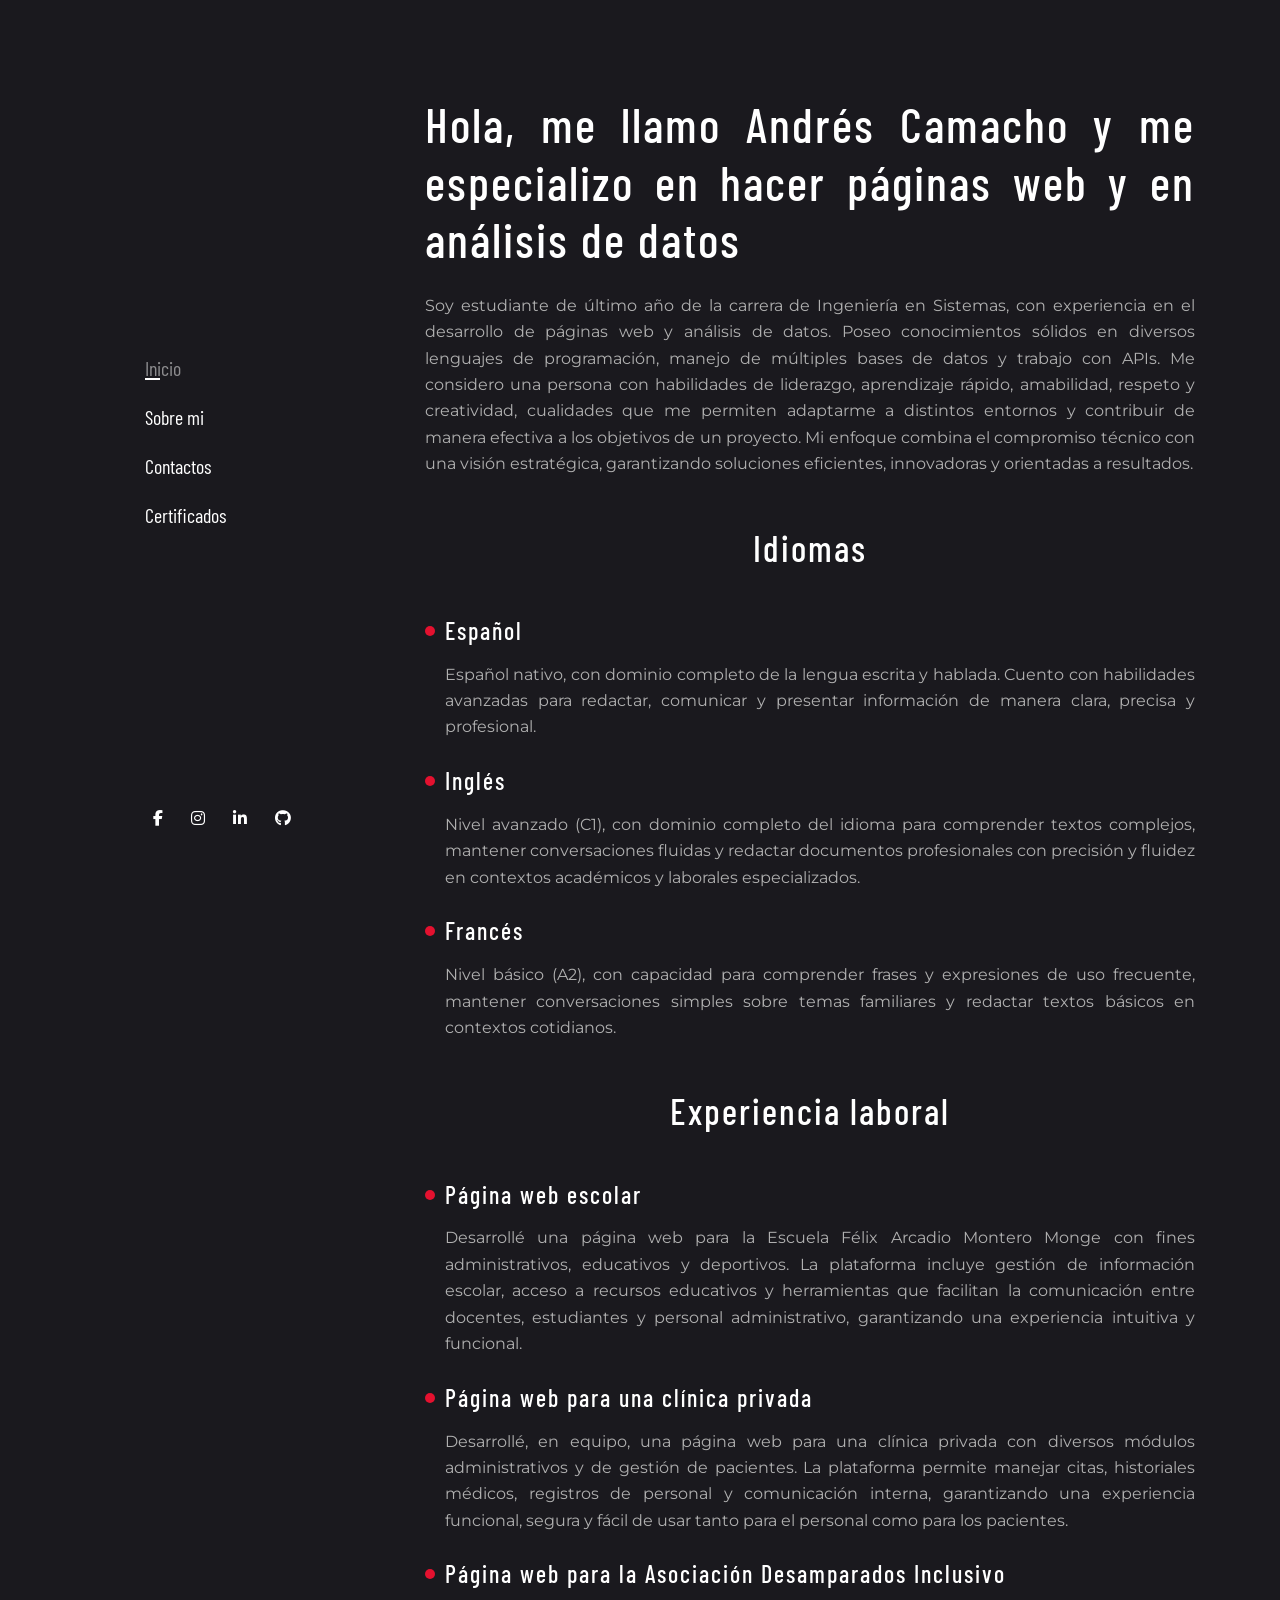
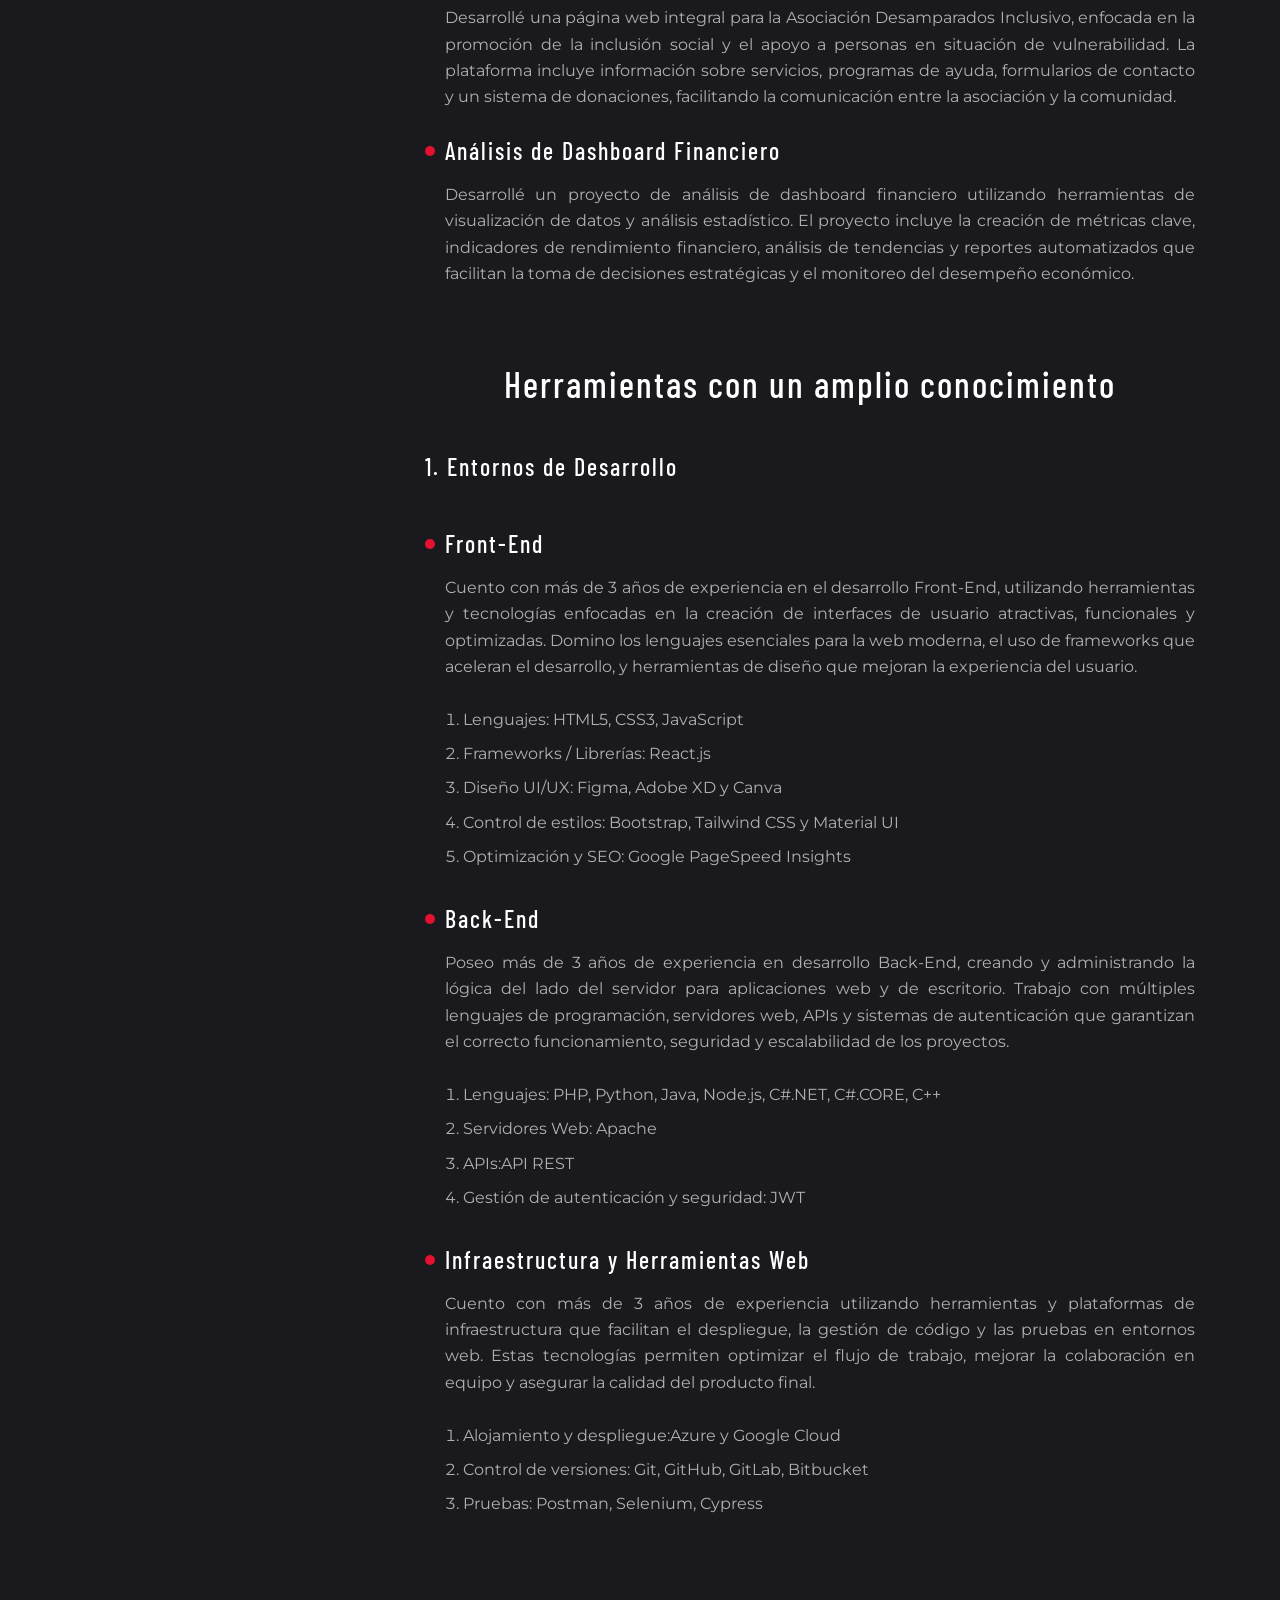
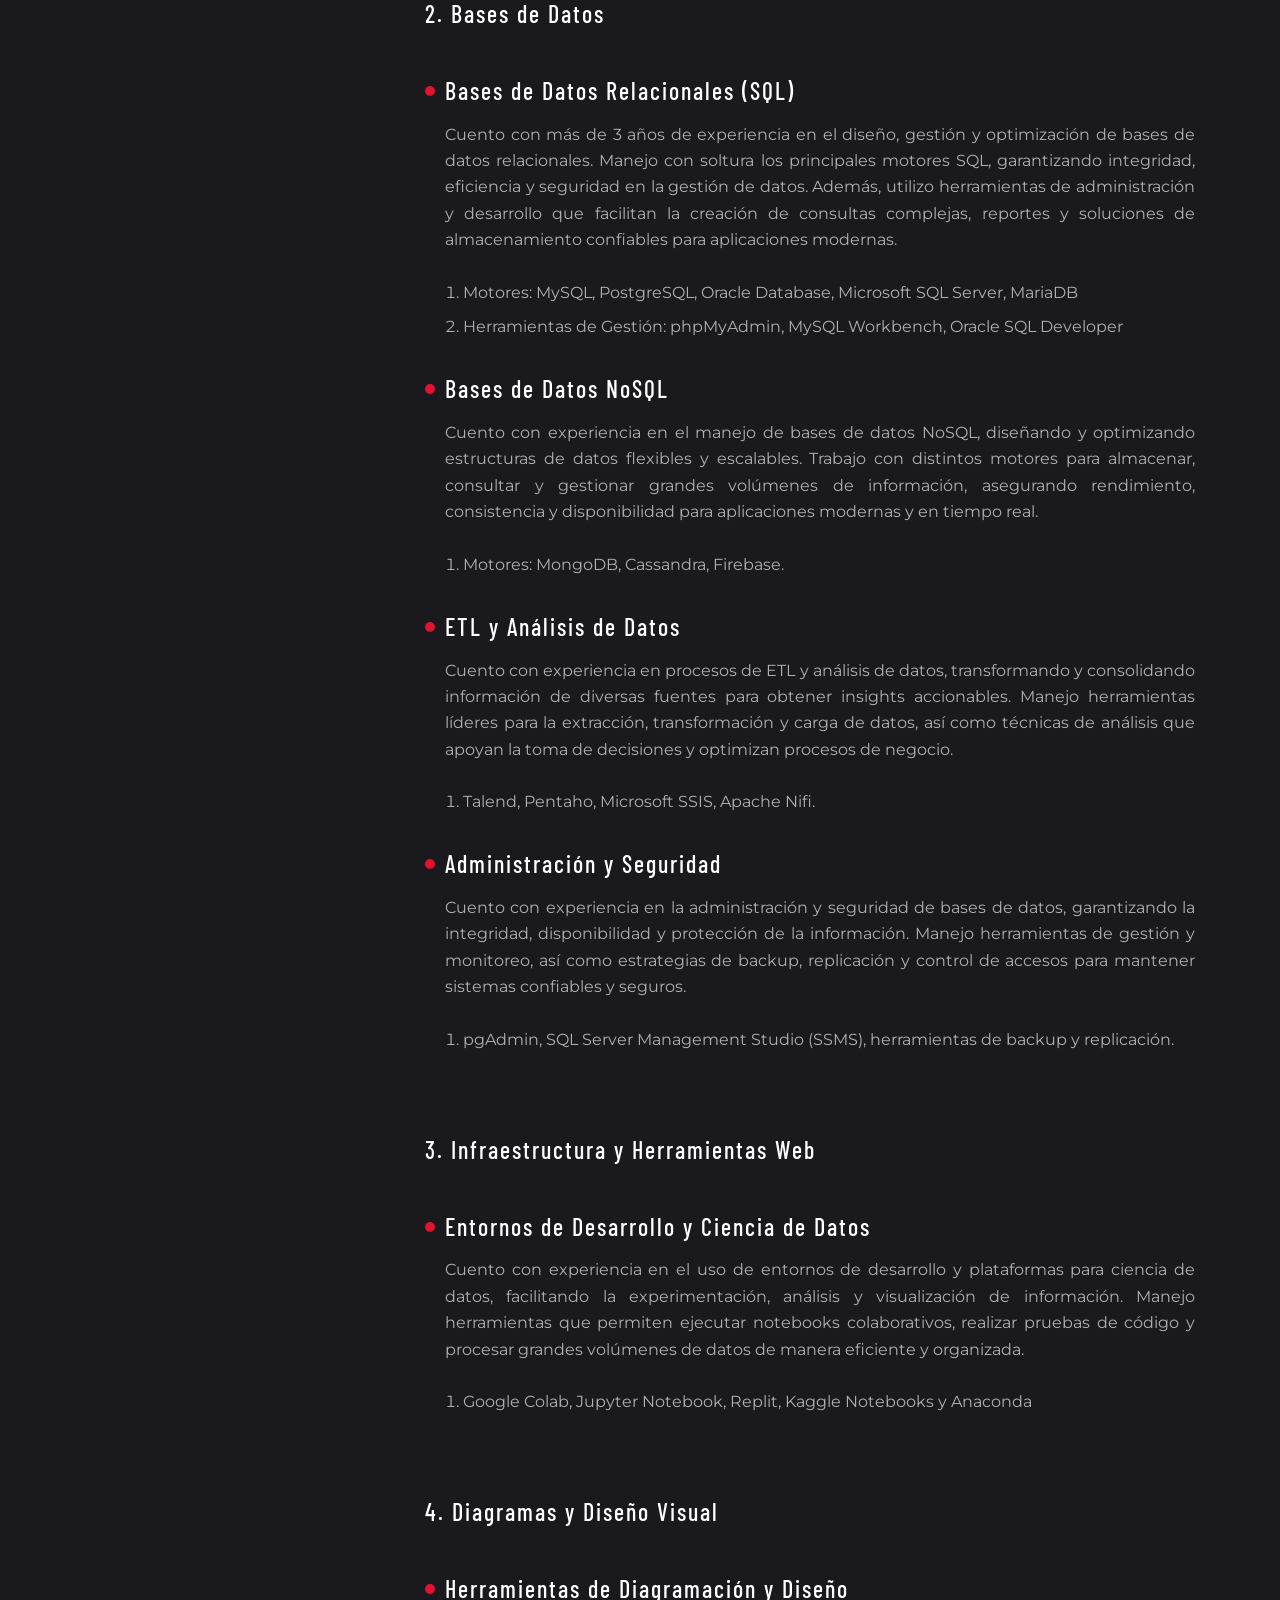
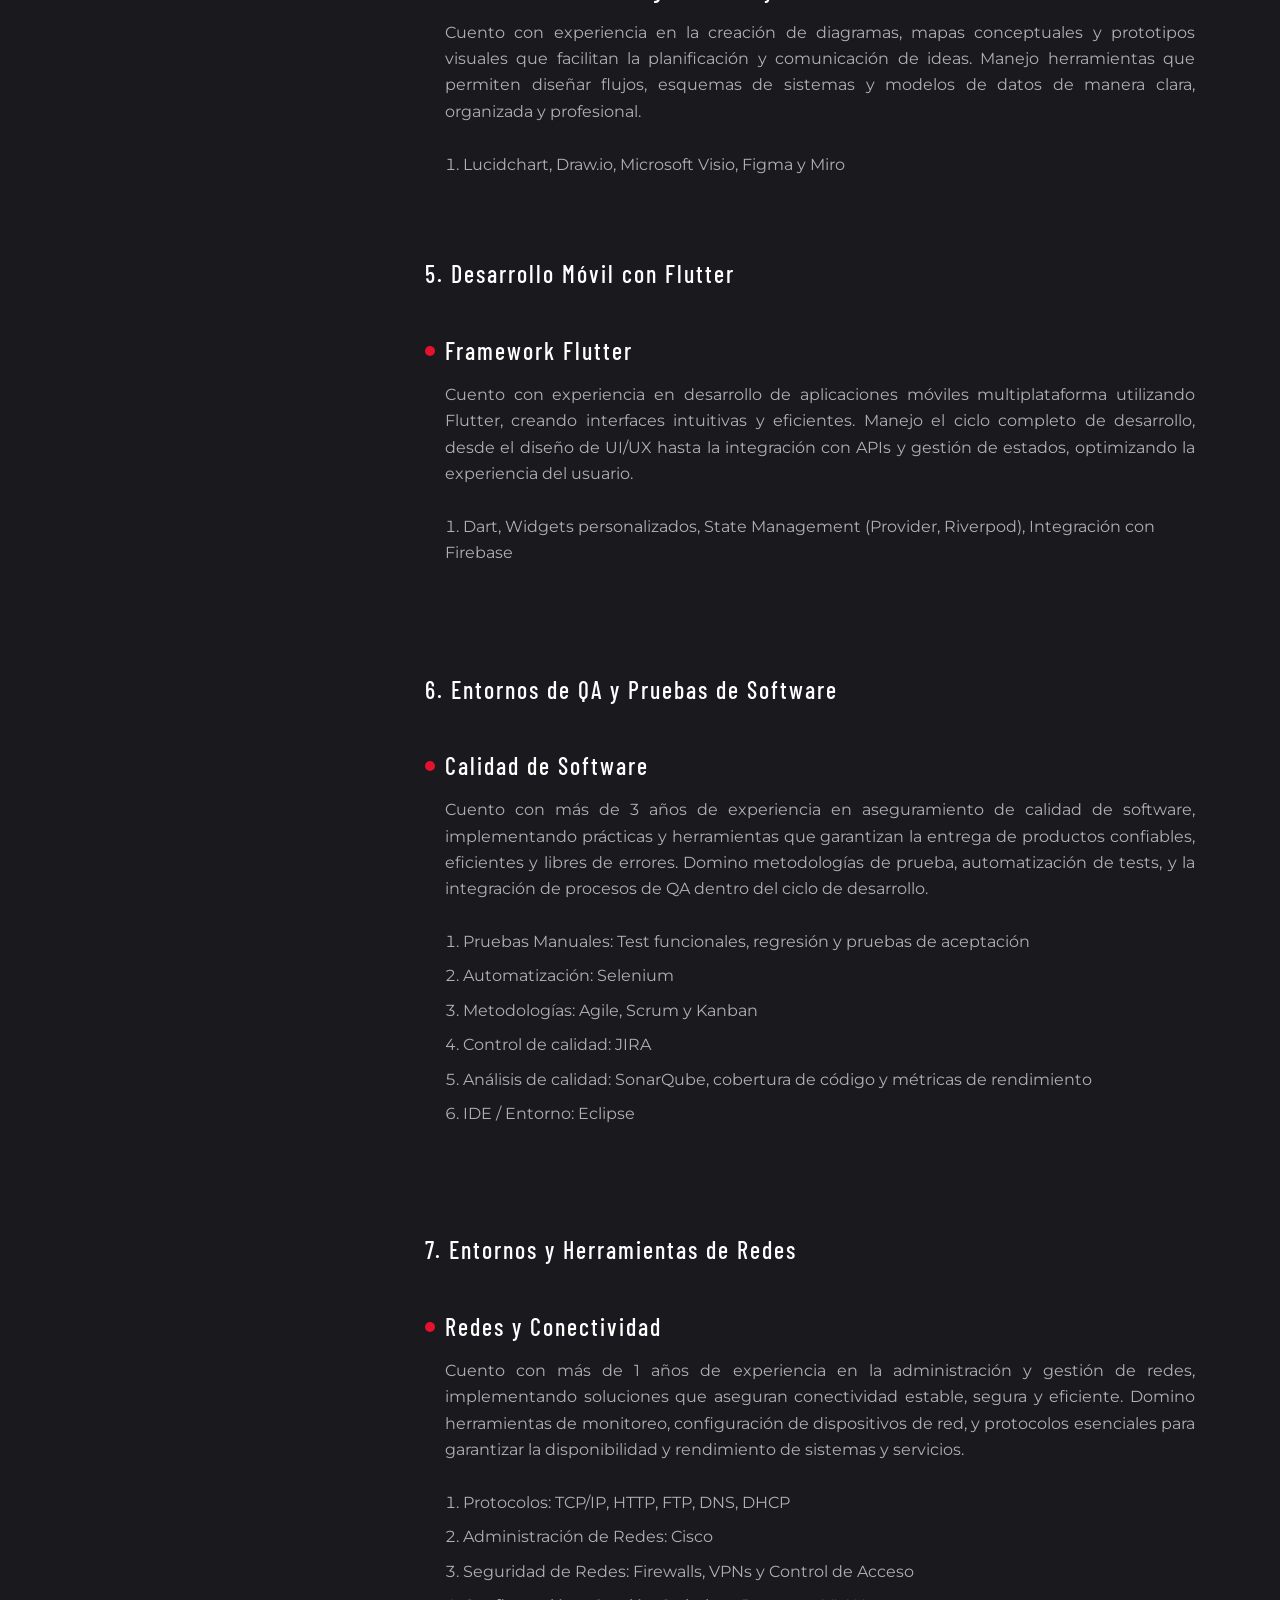
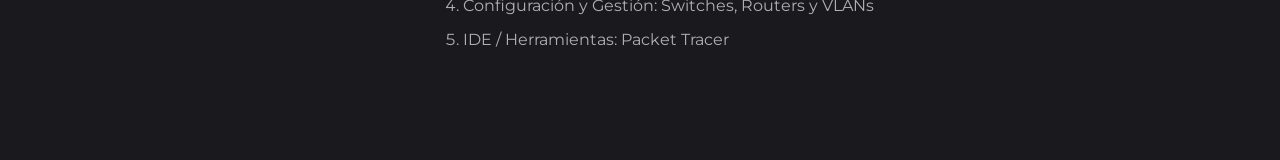
==== commit b247779d: "Apartado de Sobre Mi Finalizado" ====
--- a/about.html
+++ b/about.html
@@ -1,9 +1,9 @@
 <!DOCTYPE html>
 <!-- saved from url=(0034)https://localhost:44375/Home/about -->
-<html class=" js flexbox flexboxlegacy canvas canvastext webgl no-touch geolocation postmessage no-websqldatabase indexeddb hashchange history draganddrop websockets rgba hsla multiplebgs backgroundsize borderimage borderradius boxshadow textshadow opacity cssanimations csscolumns cssgradients cssreflections csstransforms csstransforms3d csstransitions fontface generatedcontent video audio localstorage sessionstorage webworkers no-applicationcache svg inlinesvg smil svgclippaths" style=""><head><meta http-equiv="Content-Type" content="text/html; charset=UTF-8">
+<html class=" js flexbox flexboxlegacy canvas canvastext webgl no-touch geolocation postmessage no-websqldatabase indexeddb hashchange history draganddrop websockets rgba hsla multiplebgs backgroundsize borderimage borderradius boxshadow textshadow opacity cssanimations csscolumns cssgradients cssreflections csstransforms csstransforms3d csstransitions fontface generatedcontent video audio localstorage sessionstorage webworkers no-applicationcache svg inlinesvg smil svgclippaths"><head><meta http-equiv="Content-Type" content="text/html; charset=UTF-8">
     
     <meta name="viewport" content="width=device-width, initial-scale=1.0">
-    <title>Perifil Personal</title>
+    <title>Perfil de Andrés Camacho</title>
     <!--<link href="./About_files/bootstrap.css" rel="stylesheet">
     <link href="./About_files/site.css" rel="stylesheet">-->
 
@@ -14,7 +14,7 @@
    
     <div class="container body-content">
 
-    <title>Perfil de Nicole Hidalgo</title>
+    <title>Perfil de Andrés Camacho</title>
 
     <meta name="viewport" content="width=device-width, initial-scale=1">
     <meta name="theme-name" content="galaxy">
@@ -58,22 +58,22 @@
 
                 <ul class="list-inline nml-2">
                     <li class="list-inline-item">
-                        <a href="https://www.facebook.com/nicole.hidalgo.9085" class="text-white text-red-onHover p-2">
+                        <a href="https://www.facebook.com/profile.php?id=100010763672900&locale=es_LA" class="text-white text-red-onHover p-2">
                             <span class="fab fa-facebook-f"></span>
                         </a>
                     </li>
                     <li class="list-inline-item">
-                        <a href="https://www.instagram.com/nicolehidalgo437" class="text-white text-red-onHover p-2">
+                        <a href="https://www.instagram.com/acamacho_07" class="text-white text-red-onHover p-2">
                             <span class="fab fa-instagram"></span>
                         </a>
                     </li>
                     <li class="list-inline-item">
-                        <a href="https://www.linkedin.com/in/nicole-hidalgo-bba02831a" class="text-white text-red-onHover p-2">
+                        <a href="https://www.linkedin.com/in/andrés-camacho-sánchez-672b7b286" class="text-white text-red-onHover p-2">
                             <span class="fab fa-linkedin-in"></span>
                         </a>
                     </li>
                     <li class="list-inline-item">
-                        <a href="https://github.com/Niki2004" class="text-white text-red-onHover p-2">
+                        <a href="https://github.com/Acamacho20027" class="text-white text-red-onHover p-2">
                             <span class="fab fa-github"></span>
                         </a>
                     </li>
@@ -86,7 +86,7 @@
                 <div class="row">
                     <div>
 
-                        <h1 class="text-white add-letter-space my-4" style="text-align: justify;">Hola, me llamo Nicole Hidalgo y me especializo en hacer páginas web y en análisis de datos</h1>
+                        <h1 class="text-white add-letter-space my-4" style="text-align: justify;">Hola, me llamo Andrés Camacho y me especializo en hacer páginas web y en análisis de datos</h1>
                         <p style="text-align: justify;">
                             Soy estudiante de último año de la carrera de Ingeniería en Sistemas, con experiencia en el desarrollo de páginas web y análisis
                             de datos. Poseo conocimientos sólidos en diversos lenguajes de programación, manejo de múltiples bases de datos y trabajo con APIs.
@@ -112,8 +112,18 @@
                             <li class="bullet-list-item">
                                 <h3 class="text-white mb-3 add-letter-space">Inglés</h3>
                                 <p style="text-align: justify;">
-                                    Nivel intermedio (B1), con capacidad para comprender textos sencillos, mantener conversaciones básicas y redactar
-                                    información clara en contextos cotidianos y laborales.
+                                    Nivel avanzado (C1), con dominio completo del idioma para comprender textos complejos, mantener conversaciones fluidas
+                                    y redactar documentos profesionales con precisión y fluidez en contextos académicos y laborales especializados.
+                                </p>
+                            </li>
+                        </ul> <br>
+
+                        <ul class="list-unstyled">
+                            <li class="bullet-list-item">
+                                <h3 class="text-white mb-3 add-letter-space">Francés</h3>
+                                <p style="text-align: justify;">
+                                    Nivel básico (A2), con capacidad para comprender frases y expresiones de uso frecuente, mantener conversaciones simples
+                                    sobre temas familiares y redactar textos básicos en contextos cotidianos.
                                 </p>
                             </li>
                         </ul>
@@ -124,7 +134,7 @@
                             <li class="bullet-list-item">
                                 <h3 class="text-white mb-3 add-letter-space">Página web escolar</h3>
                                 <p style="text-align: justify;">
-                                    Desarrollé una página web para la Escuela Santo Tomás con fines administrativos y educativos.
+                                    Desarrollé una página web para la Escuela Félix Arcadio Montero Monge con fines administrativos, educativos y deportivos.
                                     La plataforma incluye gestión de información escolar, acceso a recursos educativos y herramientas que facilitan la
                                     comunicación entre docentes, estudiantes y personal administrativo, garantizando una experiencia intuitiva y funcional.
                                 </p>
@@ -145,13 +155,22 @@
 
                         <ul class="list-unstyled">
                             <li class="bullet-list-item">
-                                <h3 class="text-white mb-3 add-letter-space">Fundamentos de Administración y Gerencia - Empresa de Turismo</h3>
-                                <p style="text-align: justify;">
-                                    Realicé un proyecto enfocado en los fundamentos de administración y gerencia para una empresa de turismo,
-                                    con el objetivo de solucionar problemáticas operativas y de gestión.
-                                    El trabajo incluyó análisis de procesos internos, identificación de áreas de mejora y propuesta de estrategias para
-                                    optimizar la eficiencia,
-                                    la toma de decisiones y la satisfacción del cliente.
+                                <h3 class="text-white mb-3 add-letter-space">Página web para la Asociación Desamparados Inclusivo</h3>
+                                <p style="text-align: justify;">
+                                    Desarrollé una página web integral para la Asociación Desamparados Inclusivo, enfocada en la promoción de la inclusión social
+                                    y el apoyo a personas en situación de vulnerabilidad. La plataforma incluye información sobre servicios, programas de ayuda,
+                                    formularios de contacto y un sistema de donaciones, facilitando la comunicación entre la asociación y la comunidad.
+                                </p>
+                            </li>
+                        </ul> <br>
+
+                        <ul class="list-unstyled">
+                            <li class="bullet-list-item">
+                                <h3 class="text-white mb-3 add-letter-space">Análisis de Dashboard Financiero</h3>
+                                <p style="text-align: justify;">
+                                    Desarrollé un proyecto de análisis de dashboard financiero utilizando herramientas de visualización de datos y análisis estadístico.
+                                    El proyecto incluye la creación de métricas clave, indicadores de rendimiento financiero, análisis de tendencias y reportes
+                                    automatizados que facilitan la toma de decisiones estratégicas y el monitoreo del desempeño económico.
                                 </p>
                             </li>
                         </ul> <br>
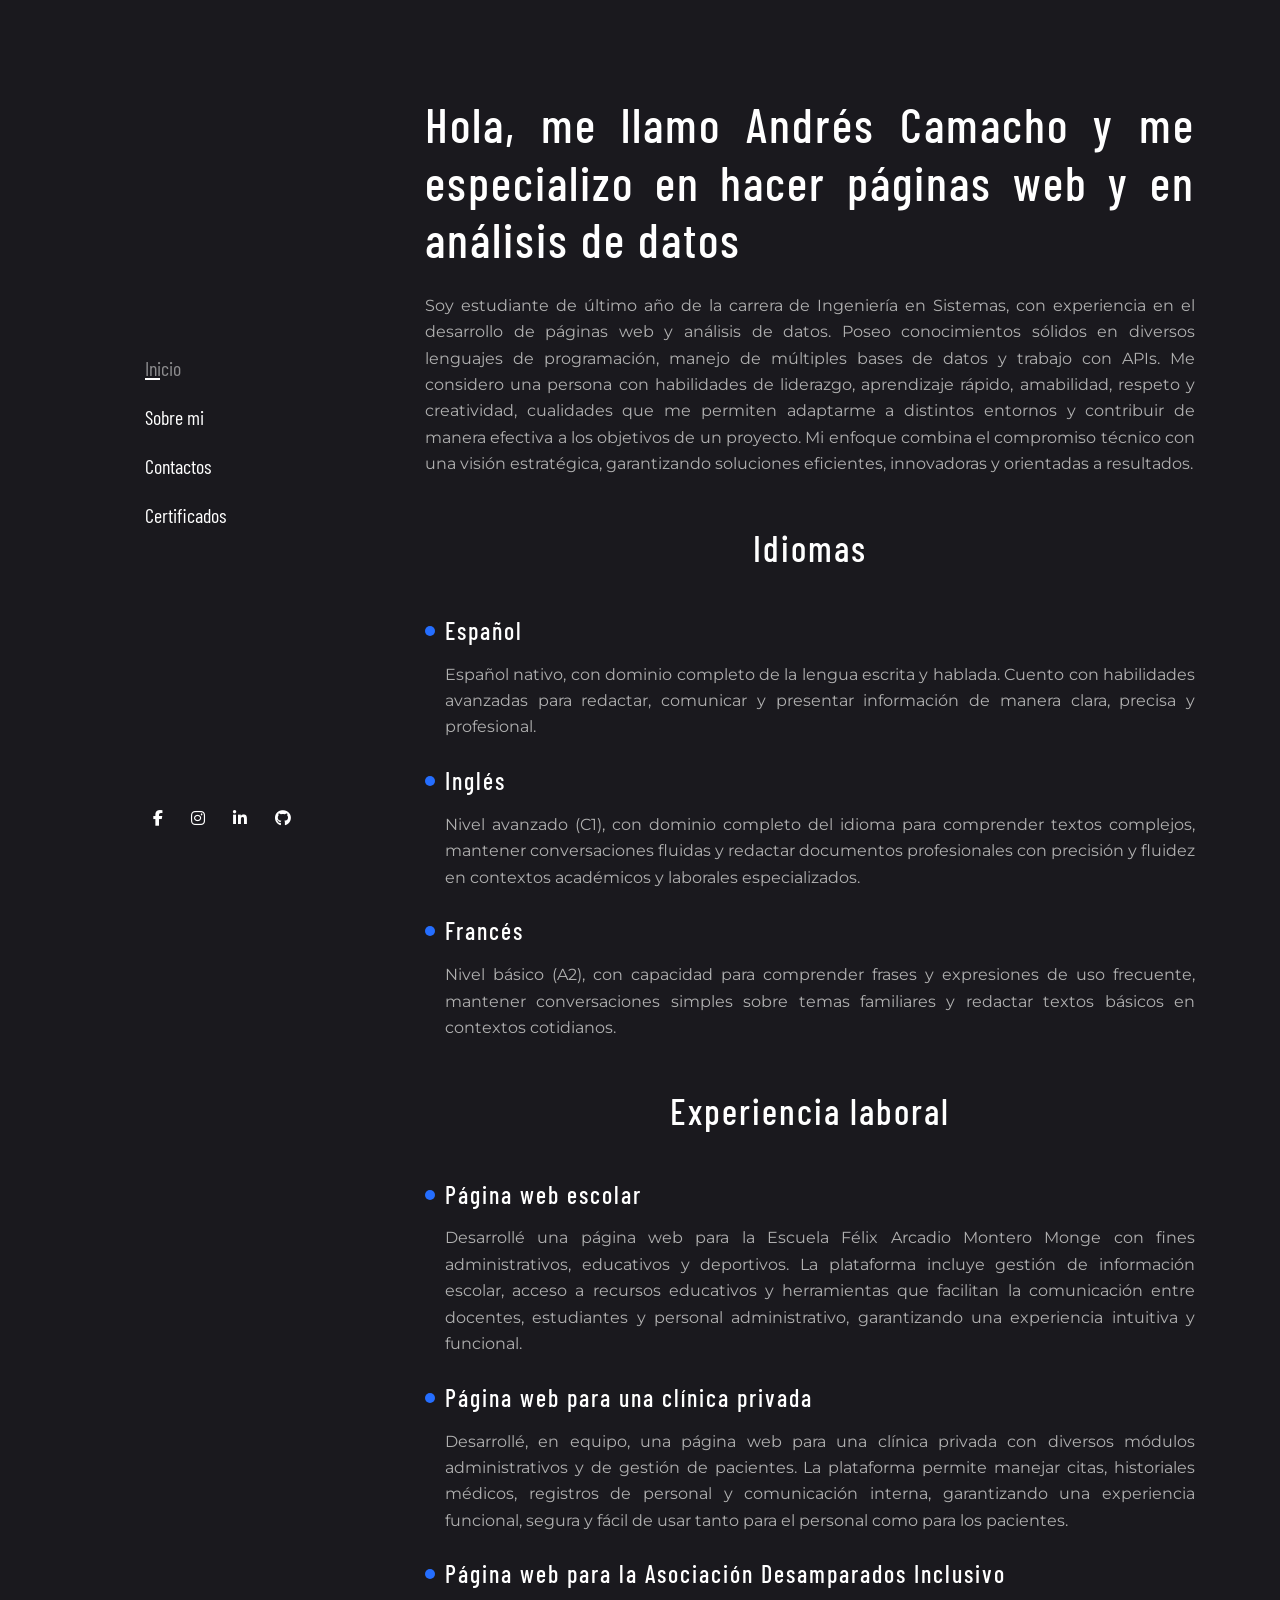
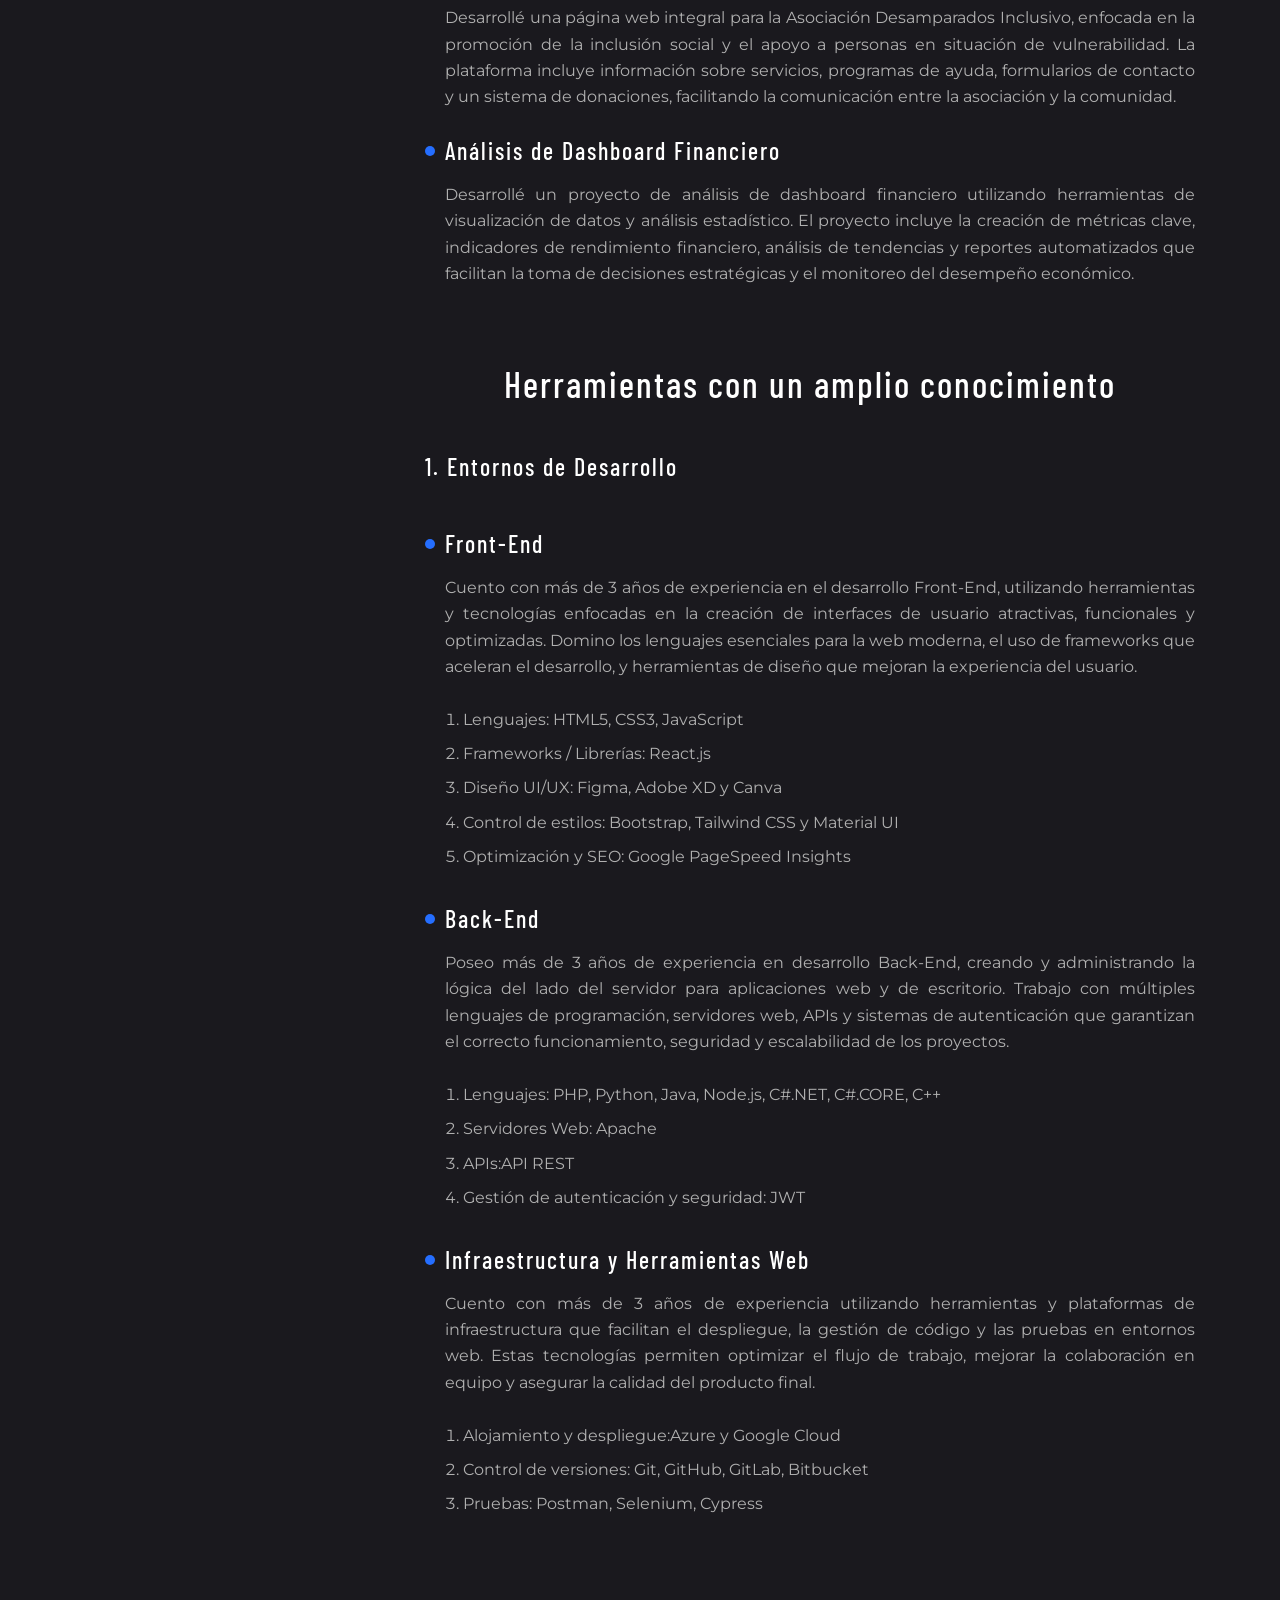
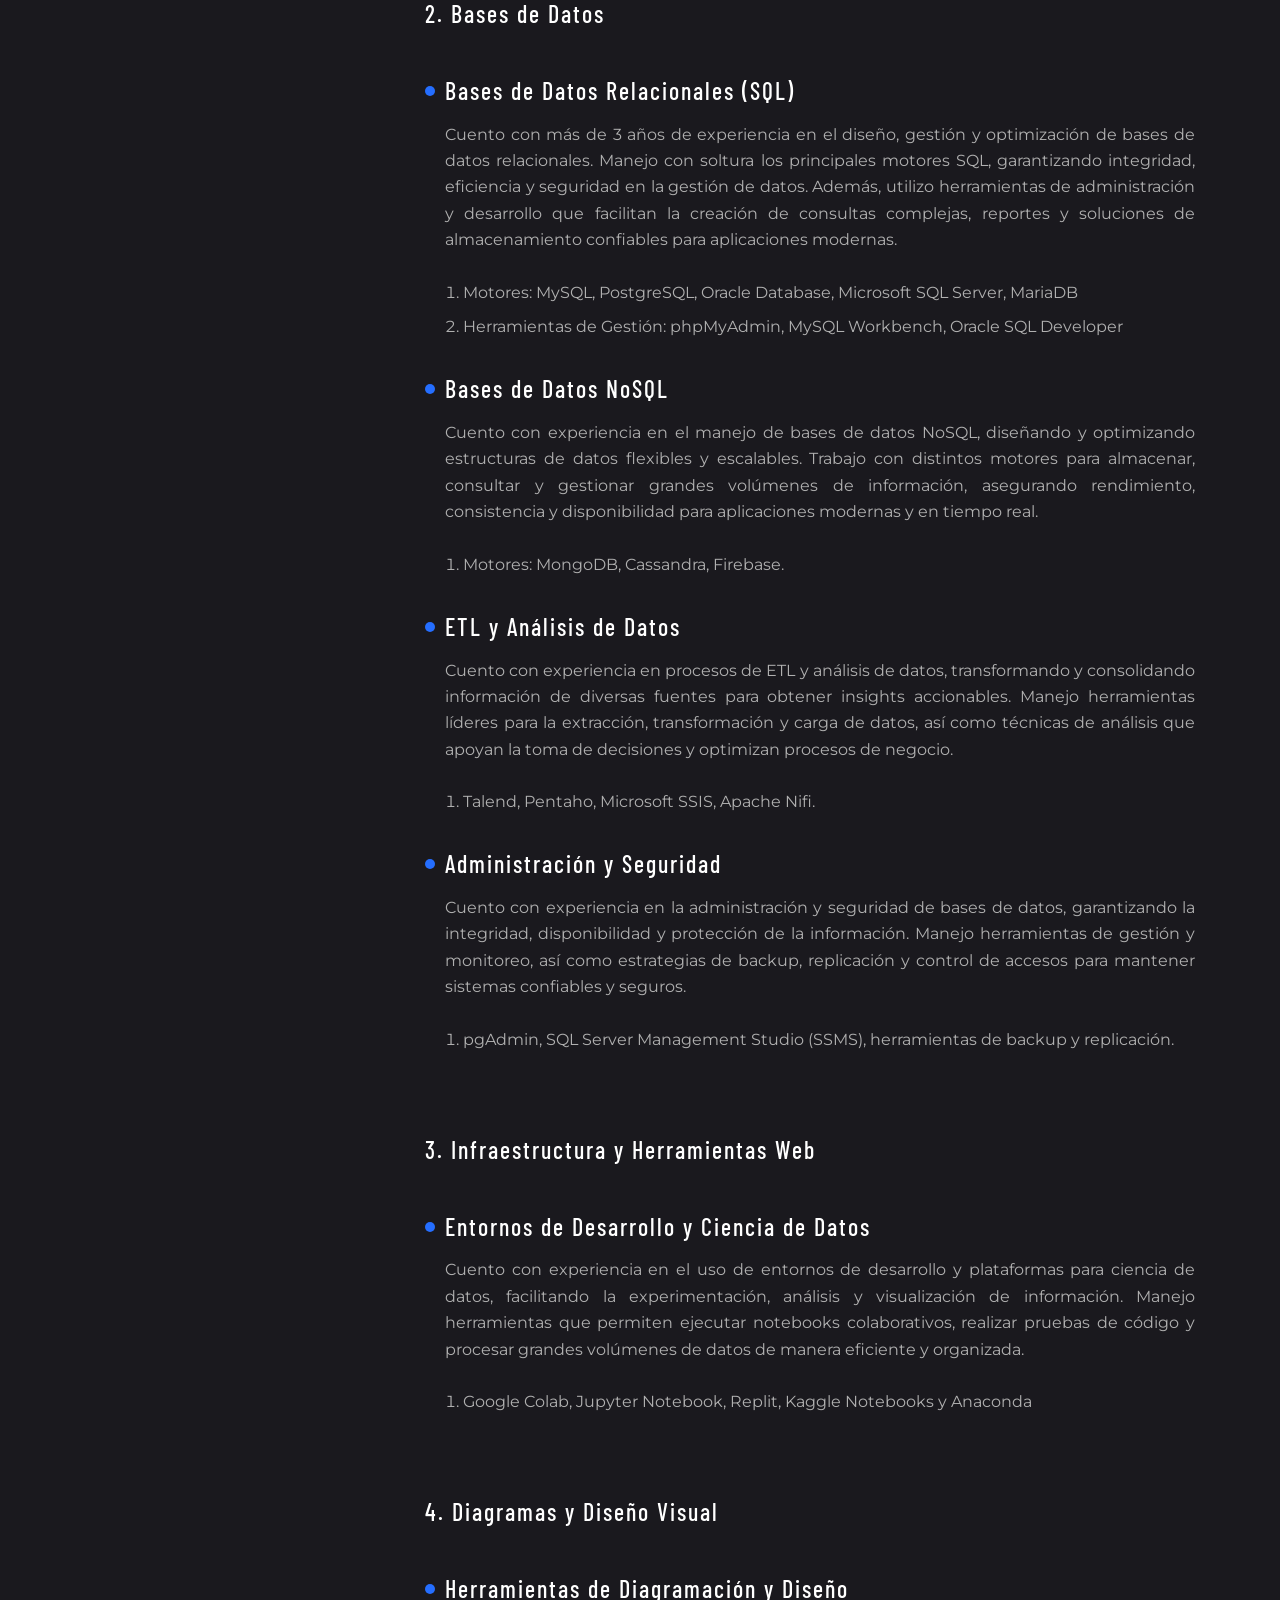
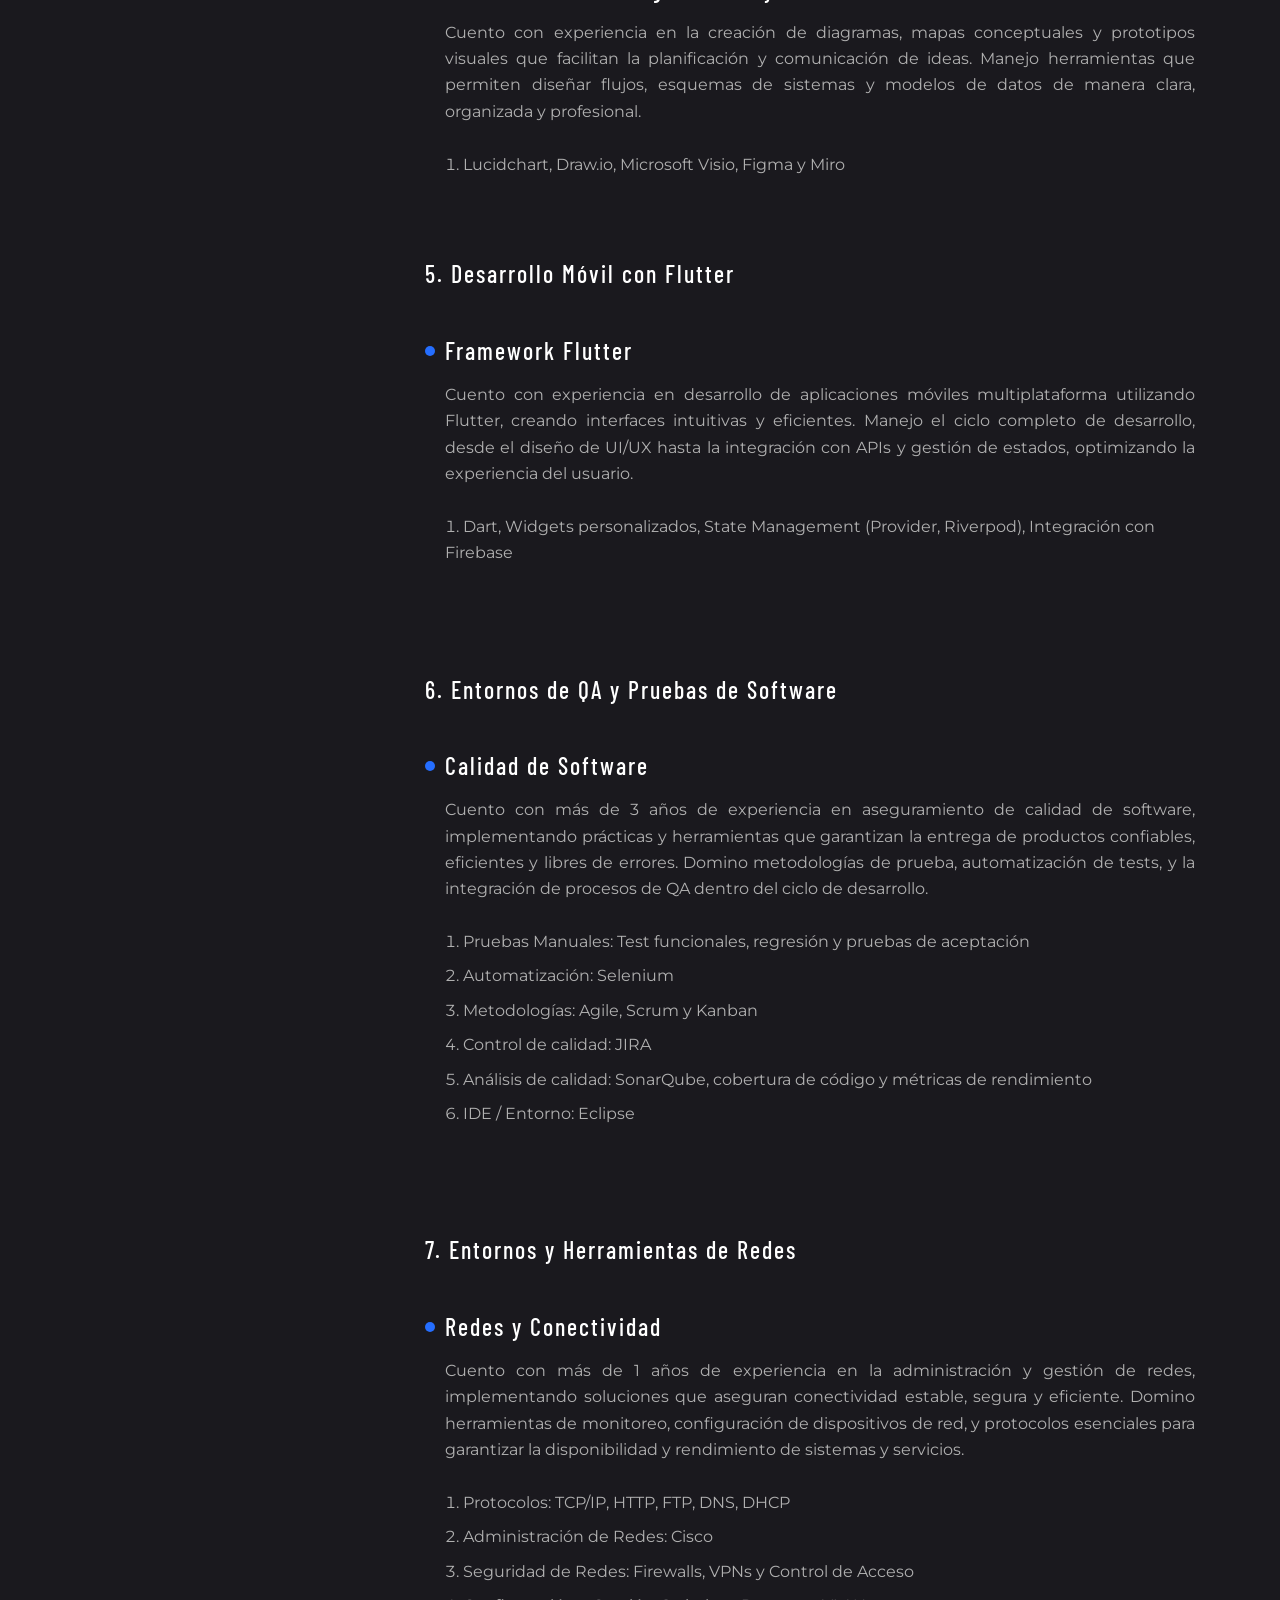
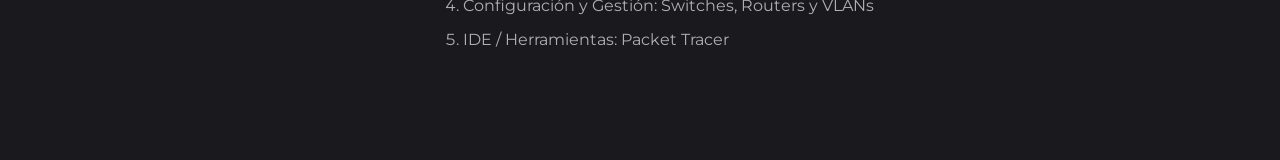
==== commit 2991354c: "Actualización Diseño para Servidor de Github" ====
--- a/about.html
+++ b/about.html
@@ -4,6 +4,8 @@
     
     <meta name="viewport" content="width=device-width, initial-scale=1.0">
     <title>Perfil de Andrés Camacho</title>
+    <link rel="icon" href="./favicon.svg" type="image/svg+xml">
+    <link rel="shortcut icon" href="./favicon.svg" type="image/svg+xml">
     <!--<link href="./About_files/bootstrap.css" rel="stylesheet">
     <link href="./About_files/site.css" rel="stylesheet">-->
 
@@ -58,22 +60,22 @@
 
                 <ul class="list-inline nml-2">
                     <li class="list-inline-item">
-                        <a href="https://www.facebook.com/profile.php?id=100010763672900&locale=es_LA" class="text-white text-red-onHover p-2">
+                        <a href="https://www.facebook.com/profile.php?id=100010763672900&locale=es_LA" class="text-white text-blue-onHover p-2">
                             <span class="fab fa-facebook-f"></span>
                         </a>
                     </li>
                     <li class="list-inline-item">
-                        <a href="https://www.instagram.com/acamacho_07" class="text-white text-red-onHover p-2">
+                        <a href="https://www.instagram.com/acamacho_07" class="text-white text-blue-onHover p-2">
                             <span class="fab fa-instagram"></span>
                         </a>
                     </li>
                     <li class="list-inline-item">
-                        <a href="https://www.linkedin.com/in/andrés-camacho-sánchez-672b7b286" class="text-white text-red-onHover p-2">
+                        <a href="https://www.linkedin.com/in/andrés-camacho-sánchez-672b7b286" class="text-white text-blue-onHover p-2">
                             <span class="fab fa-linkedin-in"></span>
                         </a>
                     </li>
                     <li class="list-inline-item">
-                        <a href="https://github.com/Acamacho20027" class="text-white text-red-onHover p-2">
+                        <a href="https://github.com/Acamacho20027" class="text-white text-blue-onHover p-2">
                             <span class="fab fa-github"></span>
                         </a>
                     </li>
--- a/About_files/site.css
+++ b/About_files/site.css
@@ -17,13 +17,13 @@
 
 ::-moz-selection {
     color: #ffffff;
-    background-color: rgba(228, 17, 47, 0.7);
+    background-color: rgba(37, 110, 255, 0.7);
     text-shadow: none;
 }
 
 ::selection {
     color: #ffffff;
-    background-color: rgba(228, 17, 47, 0.7);
+    background-color: rgba(37, 110, 255, 0.7);
     text-shadow: none;
 }
 
@@ -65,18 +65,18 @@
 
     .btn:hover {
         color: #ffffff;
-        background-color: rgba(228, 17, 47, 0.7);
+        background-color: rgba(37, 110, 255, 0.7);
     }
 
     .btn:active, .btn:focus {
         border: 0;
         color: #ffffff;
-        background-color: rgba(228, 17, 47, 0.7);
+        background-color: rgba(37, 110, 255, 0.7);
         box-shadow: none;
     }
 
 .btn-primary {
-    background-color: #E4112F;
+    background-color: #256EFF;
 }
 
 .search-form {
@@ -97,8 +97,8 @@
     }
 
         .search-form .btn:hover {
-            background-color: #E4112F;
-            border-color: #E4112F;
+            background-color: #256EFF;
+            border-color: #256EFF;
         }
 
 .bullet-list-item {
@@ -111,7 +111,7 @@
         content: "";
         height: 10px;
         width: 10px;
-        background-color: #E4112F;
+        background-color: #256EFF;
         left: 0;
         top: 9px;
         border-radius: 50px;
@@ -191,11 +191,15 @@
 }
 
 .text-primary, .text-primary-onHover:hover {
-    color: #E4112F !important;
+    color: #256EFF !important;
+}
+
+.text-blue-onHover:hover {
+    color: #256EFF !important;
 }
 
 .bg-primary {
-    background-color: #E4112F !important;
+    background-color: #256EFF !important;
 }
 
 .text-dark {
@@ -620,7 +624,7 @@
 .categores-links a {
     font-size: 13px;
     color: #B0B0B0;
-    border-color: #E4112F !important;
+    border-color: #256EFF !important;
     padding: 4px 7px;
     margin-right: 6px;
     margin-top: 8px;
@@ -628,7 +632,7 @@
 
     .categores-links a:hover {
         color: #ffffff;
-        background-color: #E4112F;
+        background-color: #256EFF;
     }
 
 @media (max-width: 991px) {
@@ -654,7 +658,7 @@
 
     .blockquote-text::before, .blockquote-text::after {
         position: absolute;
-        color: #E4112F;
+        color: #256EFF;
         font-size: 61px;
         line-height: 0;
         font-family: "Barlow Condensed", sans-serif;
@@ -700,7 +704,7 @@
         }
 
 .widget-title {
-    border-bottom: 2px solid #E4112F;
+    border-bottom: 2px solid #256EFF;
     padding-bottom: 10px;
 }
 
--- a/About_files/site(1).css
+++ b/About_files/site(1).css
@@ -17,13 +17,13 @@
 
 ::-moz-selection {
     color: #ffffff;
-    background-color: rgba(228, 17, 47, 0.7);
+    background-color: rgba(37, 110, 255, 0.7);
     text-shadow: none;
 }
 
 ::selection {
     color: #ffffff;
-    background-color: rgba(228, 17, 47, 0.7);
+    background-color: rgba(37, 110, 255, 0.7);
     text-shadow: none;
 }
 
@@ -65,18 +65,18 @@
 
     .btn:hover {
         color: #ffffff;
-        background-color: rgba(228, 17, 47, 0.7);
+        background-color: rgba(37, 110, 255, 0.7);
     }
 
     .btn:active, .btn:focus {
         border: 0;
         color: #ffffff;
-        background-color: rgba(228, 17, 47, 0.7);
+        background-color: rgba(37, 110, 255, 0.7);
         box-shadow: none;
     }
 
 .btn-primary {
-    background-color: #E4112F;
+    background-color: #256EFF;
 }
 
 .search-form {
@@ -97,8 +97,8 @@
     }
 
         .search-form .btn:hover {
-            background-color: #E4112F;
-            border-color: #E4112F;
+            background-color: #256EFF;
+            border-color: #256EFF;
         }
 
 .bullet-list-item {
@@ -111,7 +111,7 @@
         content: "";
         height: 10px;
         width: 10px;
-        background-color: #E4112F;
+        background-color: #256EFF;
         left: 0;
         top: 9px;
         border-radius: 50px;
@@ -191,11 +191,15 @@
 }
 
 .text-primary, .text-primary-onHover:hover {
-    color: #E4112F !important;
+    color: #256EFF !important;
+}
+
+.text-blue-onHover:hover {
+    color: #256EFF !important;
 }
 
 .bg-primary {
-    background-color: #E4112F !important;
+    background-color: #256EFF !important;
 }
 
 .text-dark {
@@ -620,7 +624,7 @@
 .categores-links a {
     font-size: 13px;
     color: #B0B0B0;
-    border-color: #E4112F !important;
+    border-color: #256EFF !important;
     padding: 4px 7px;
     margin-right: 6px;
     margin-top: 8px;
@@ -628,7 +632,7 @@
 
     .categores-links a:hover {
         color: #ffffff;
-        background-color: #E4112F;
+        background-color: #256EFF;
     }
 
 @media (max-width: 991px) {
@@ -654,7 +658,7 @@
 
     .blockquote-text::before, .blockquote-text::after {
         position: absolute;
-        color: #E4112F;
+        color: #256EFF;
         font-size: 61px;
         line-height: 0;
         font-family: "Barlow Condensed", sans-serif;
@@ -700,7 +704,7 @@
         }
 
 .widget-title {
-    border-bottom: 2px solid #E4112F;
+    border-bottom: 2px solid #256EFF;
     padding-bottom: 10px;
 }
 
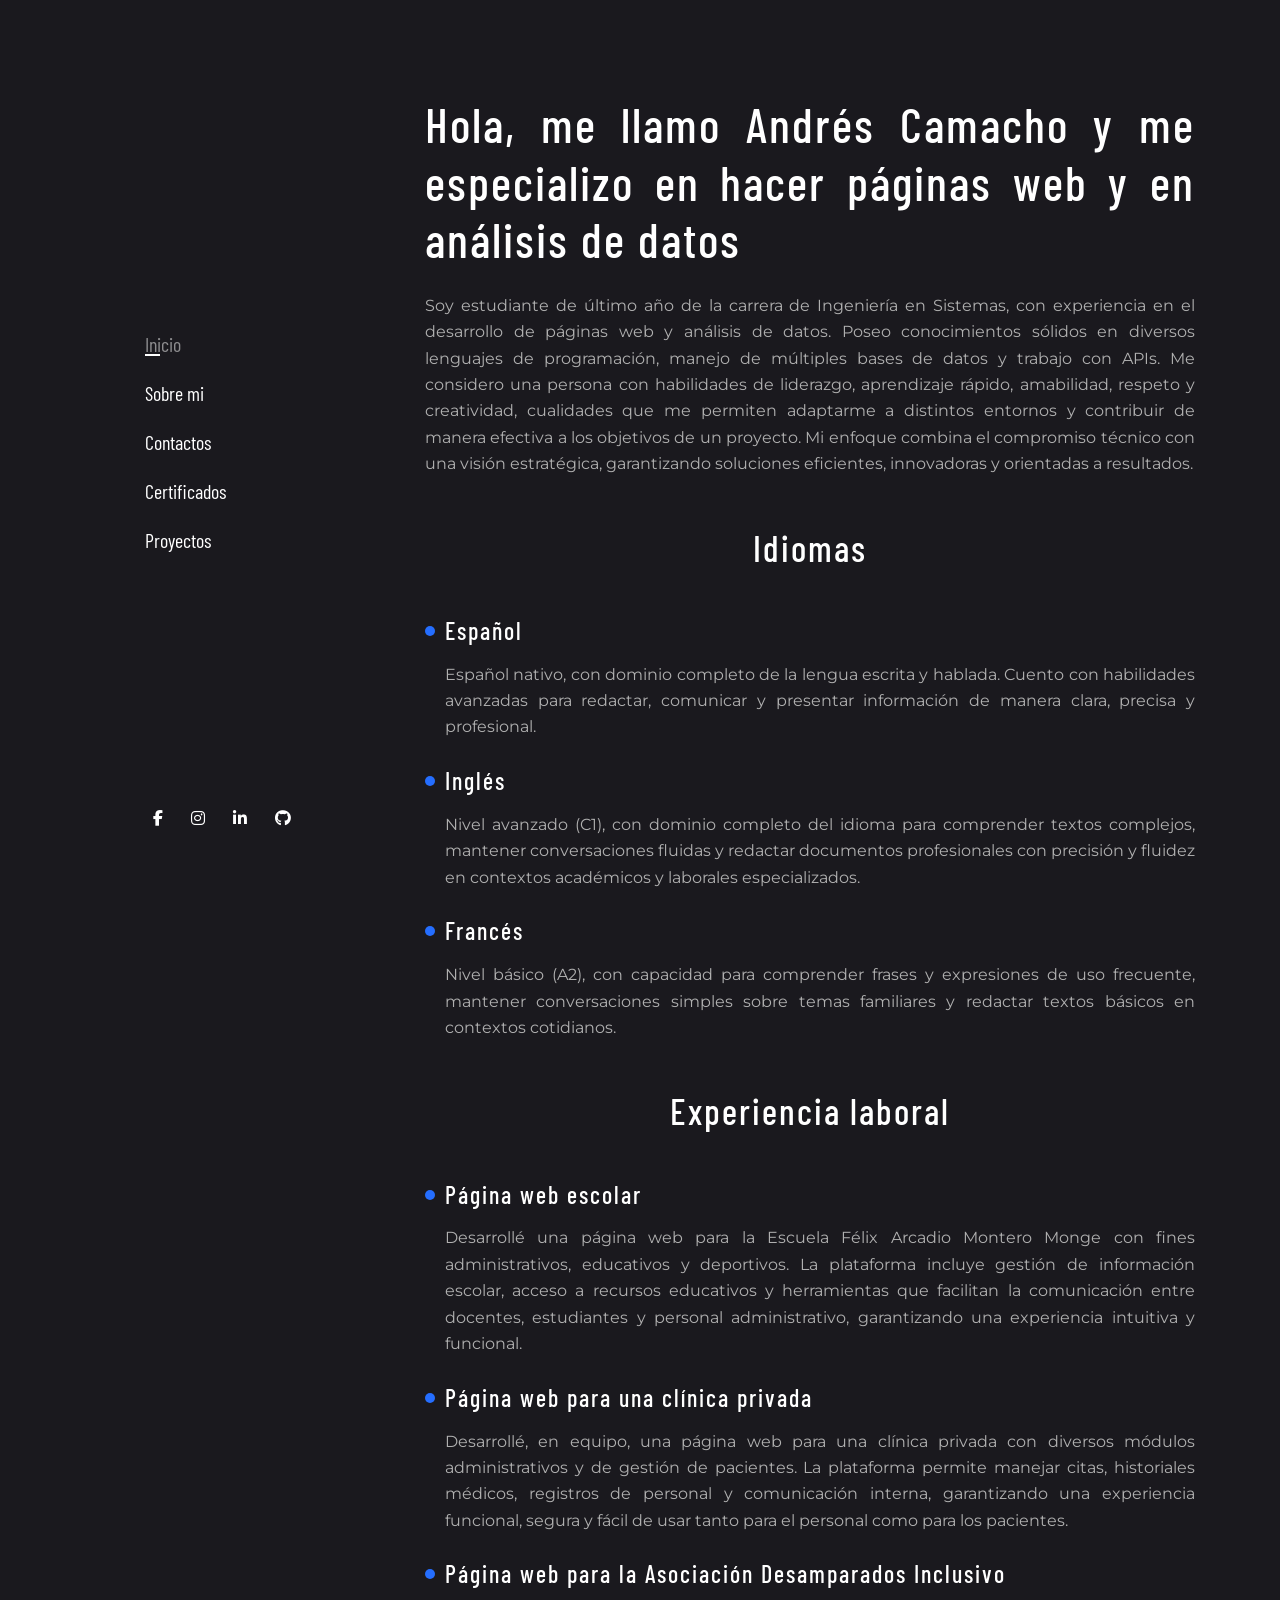
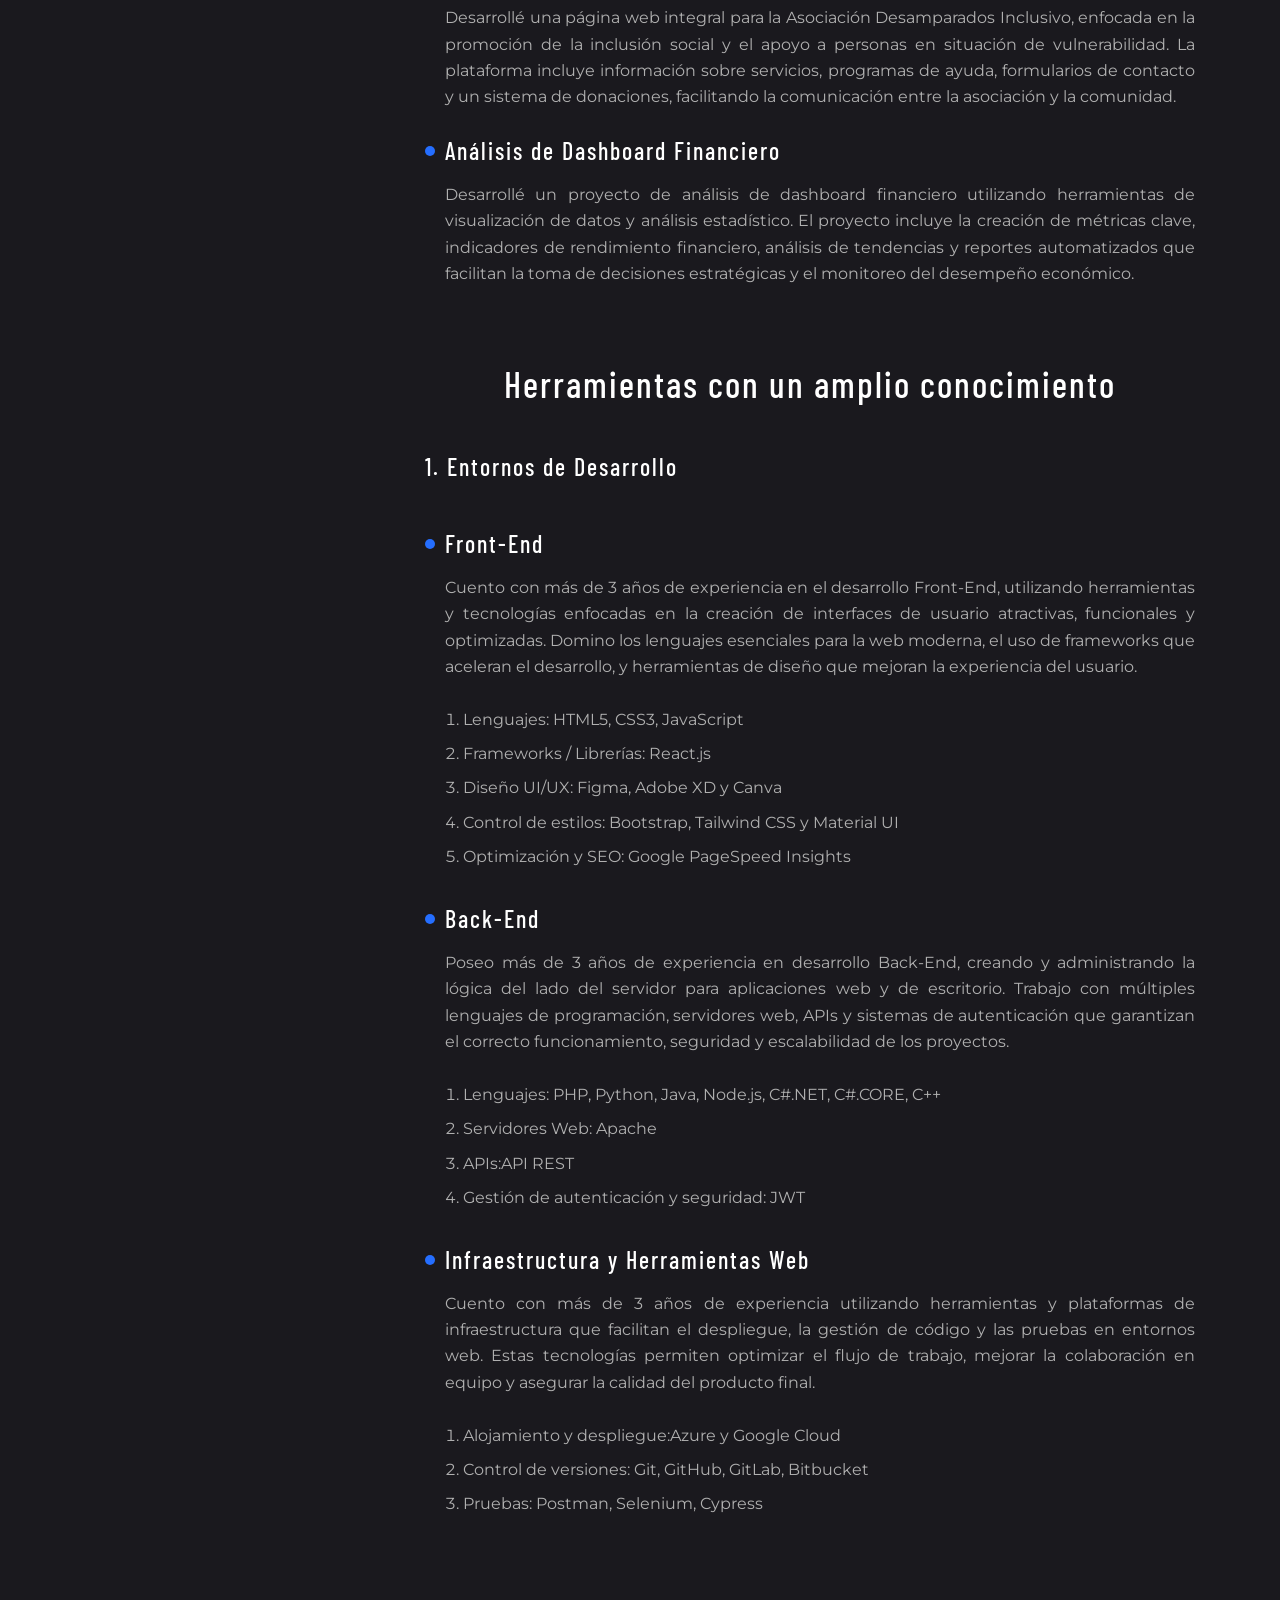
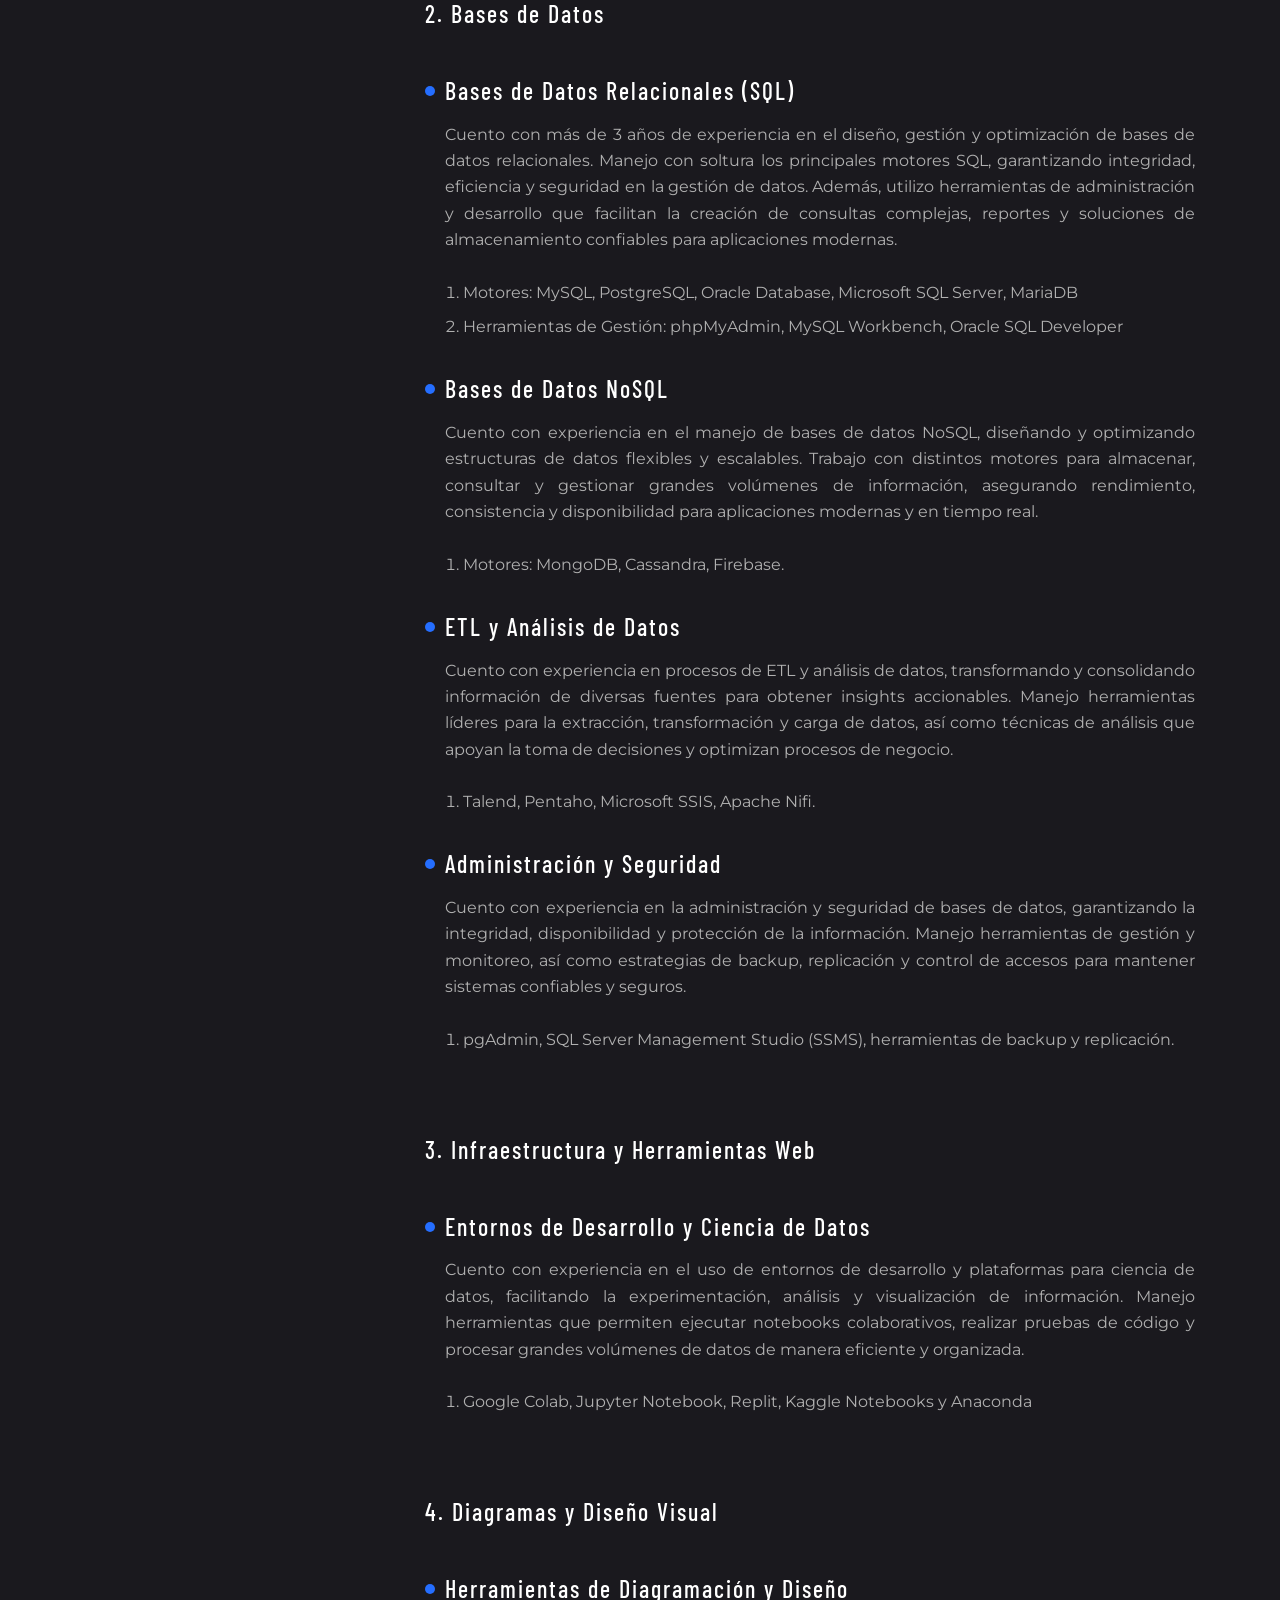
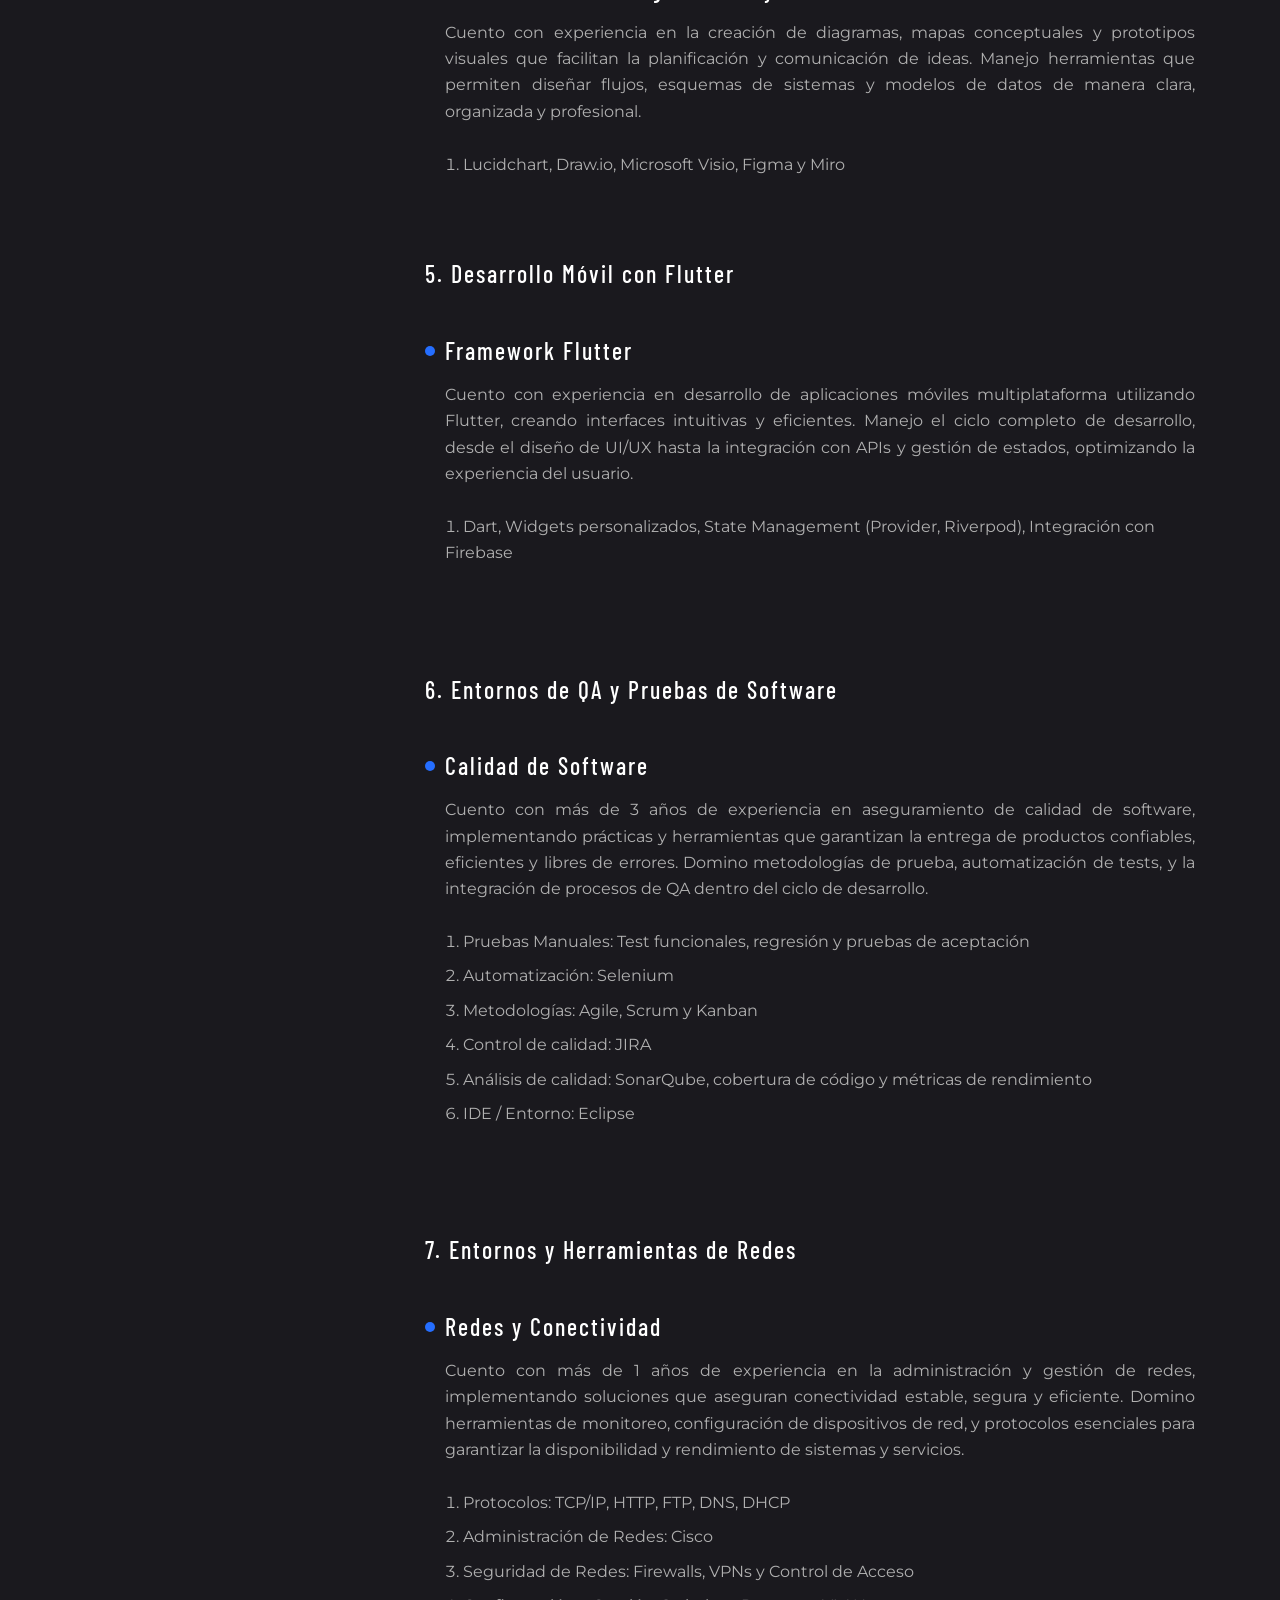
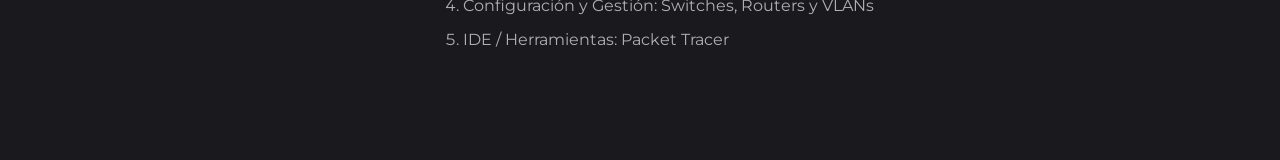
==== commit d84793b6: "Implementar sección de proyectos con 7 cards expandibles en servidor Github" ====
--- a/about.html
+++ b/about.html
@@ -54,6 +54,9 @@
 
                         <li class="nav-item ">
                             <a class="nav-link text-white px-0"  href="Titulos.html">Certificados</a>
+                        </li>
+                        <li class="nav-item ">
+                            <a class="nav-link text-white px-0" href="proyectos.html">Proyectos</a>
                         </li>
                     </ul>
                 </div>
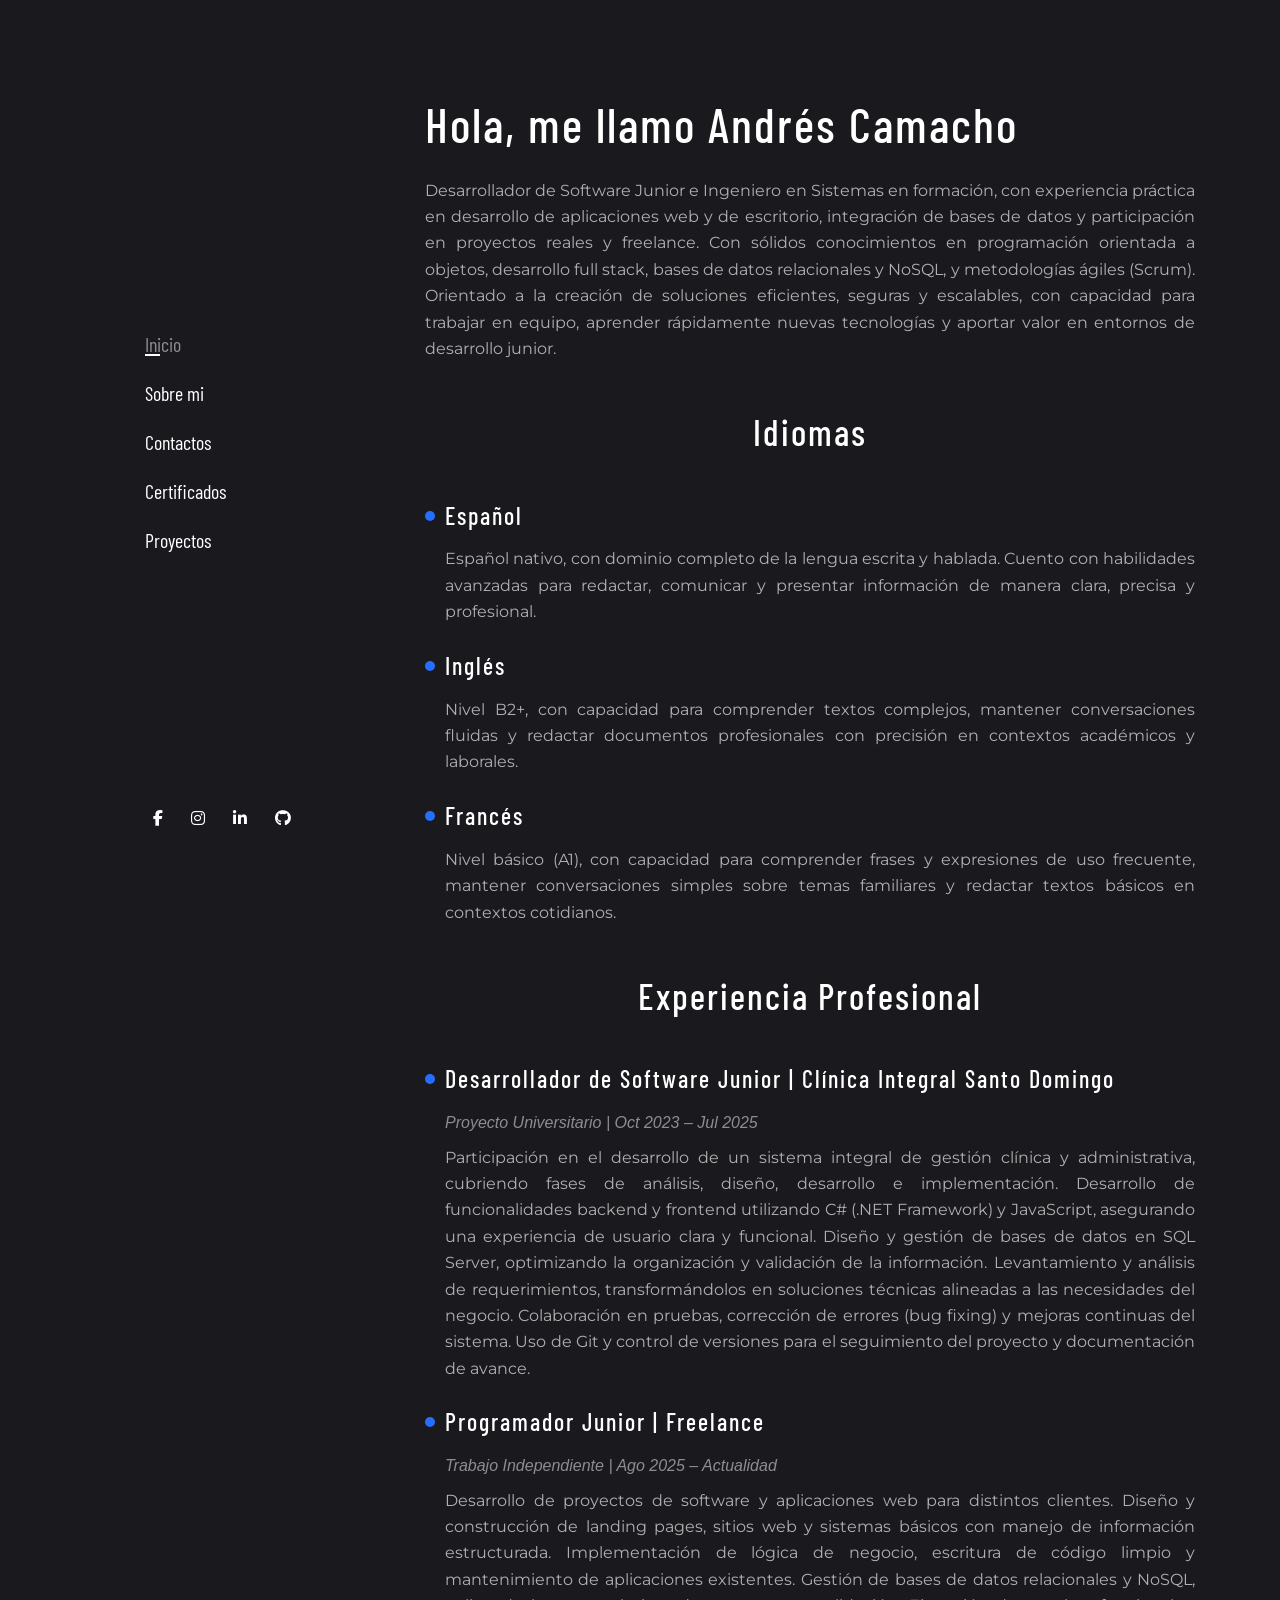
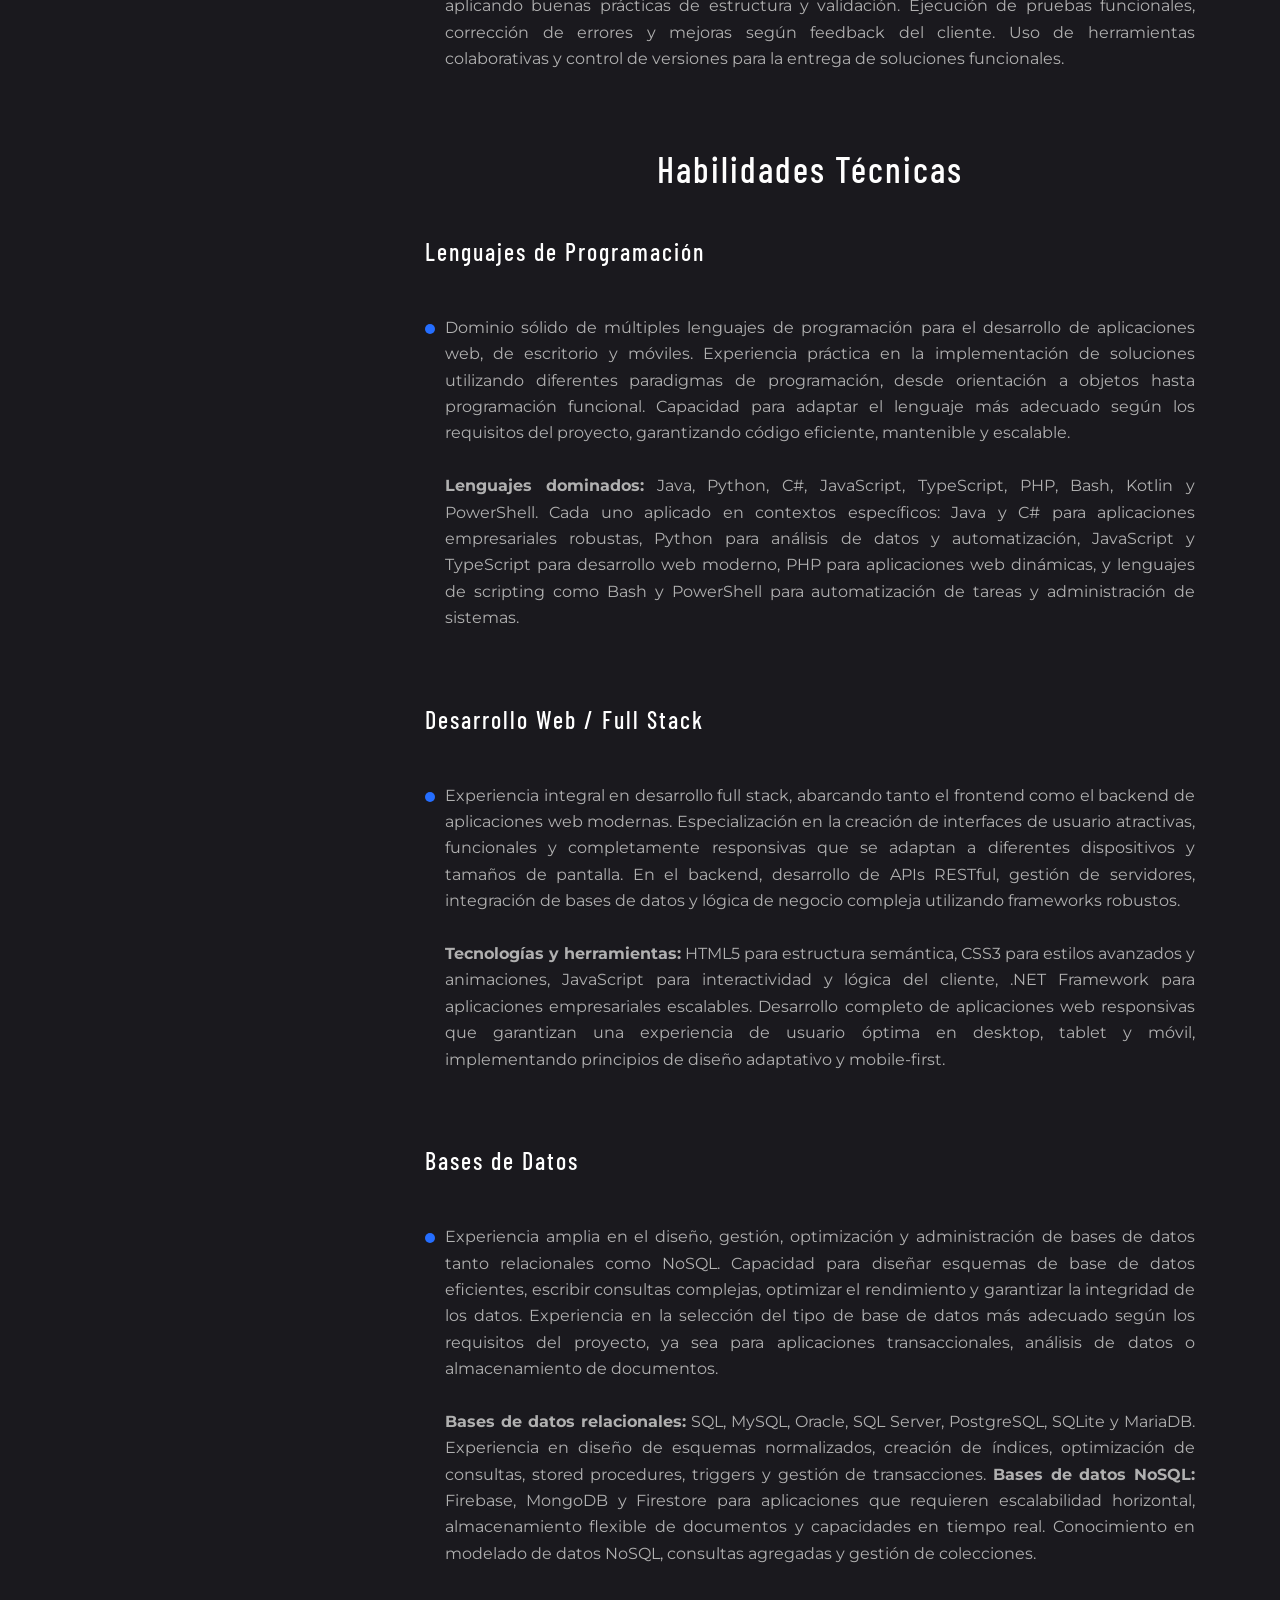
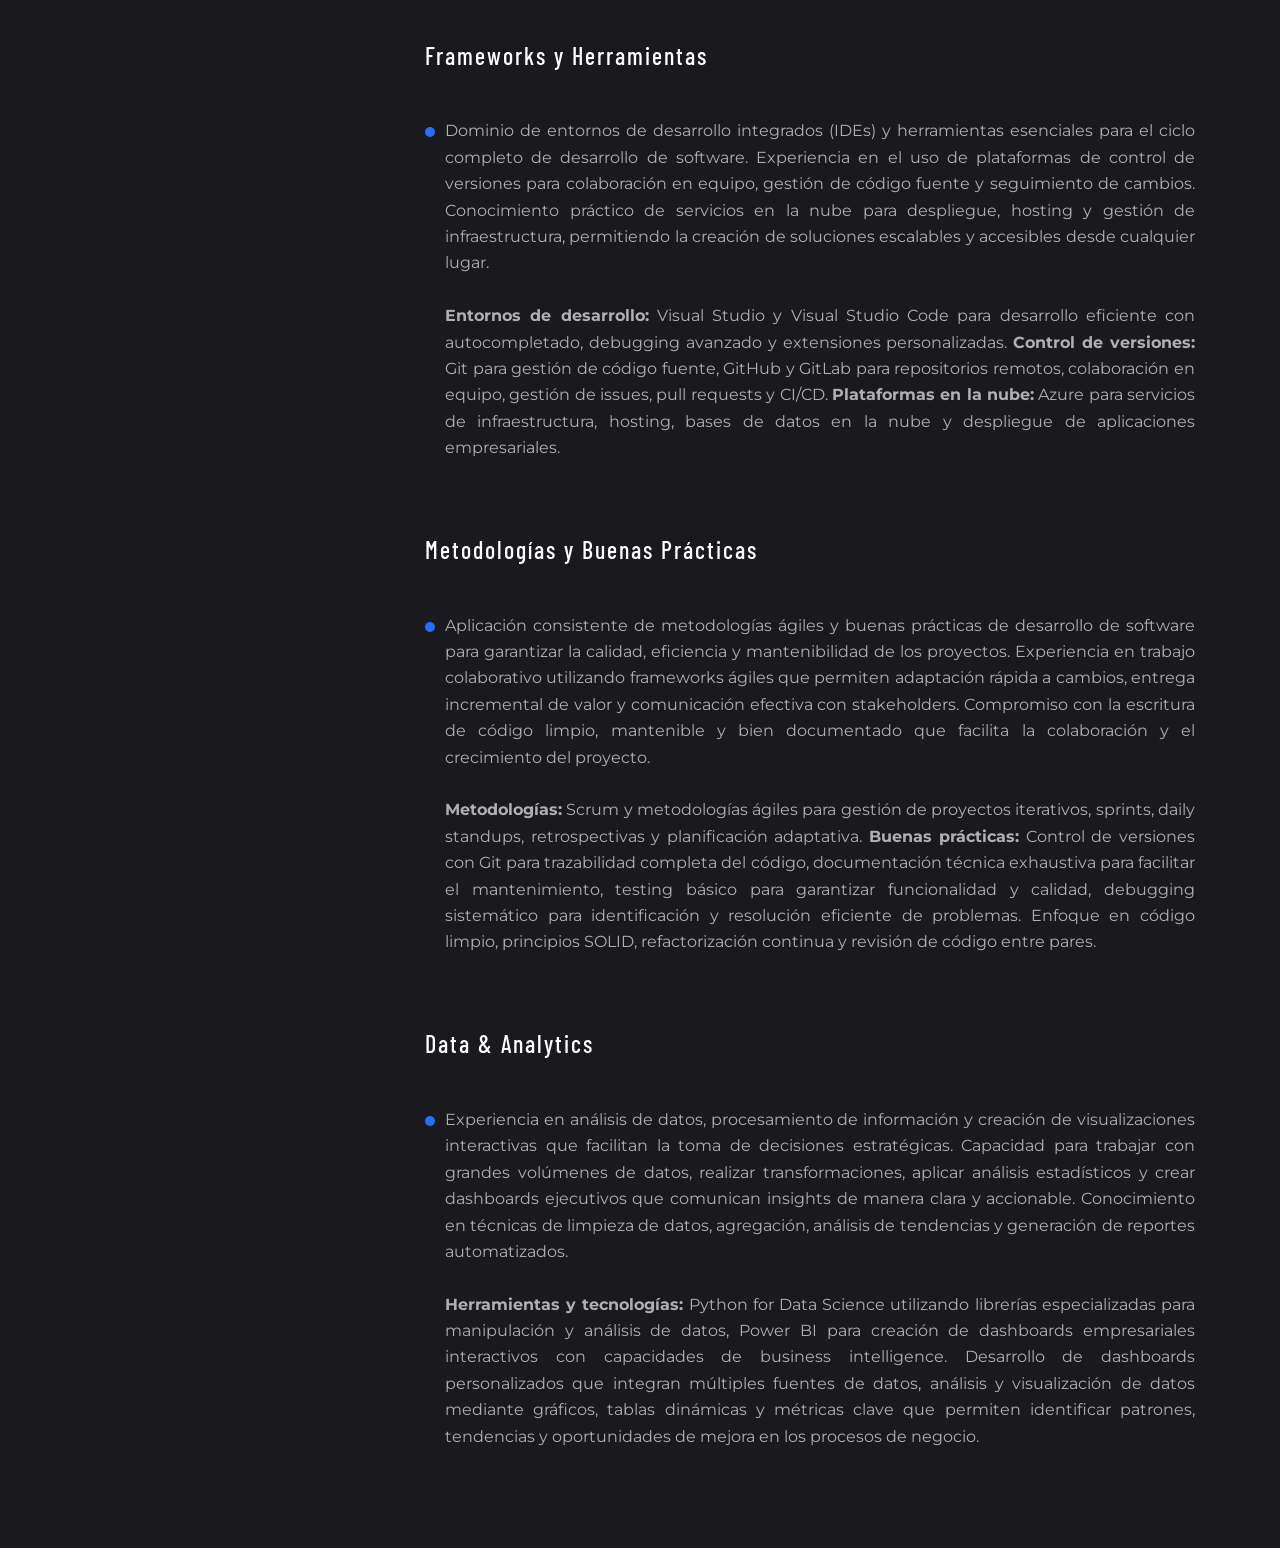
==== commit 34b95d9a: "Actualizar contenido del portafolio y mejorar secciones" ====
--- a/about.html
+++ b/about.html
@@ -91,13 +91,13 @@
                 <div class="row">
                     <div>
 
-                        <h1 class="text-white add-letter-space my-4" style="text-align: justify;">Hola, me llamo Andrés Camacho y me especializo en hacer páginas web y en análisis de datos</h1>
+                        <h1 class="text-white add-letter-space my-4" style="text-align: justify;">Hola, me llamo Andrés Camacho</h1>
                         <p style="text-align: justify;">
-                            Soy estudiante de último año de la carrera de Ingeniería en Sistemas, con experiencia en el desarrollo de páginas web y análisis
-                            de datos. Poseo conocimientos sólidos en diversos lenguajes de programación, manejo de múltiples bases de datos y trabajo con APIs.
-                            Me considero una persona con habilidades de liderazgo, aprendizaje rápido, amabilidad, respeto y creatividad, cualidades que me
-                            permiten adaptarme a distintos entornos y contribuir de manera efectiva a los objetivos de un proyecto. Mi enfoque combina el
-                            compromiso técnico con una visión estratégica, garantizando soluciones eficientes, innovadoras y orientadas a resultados.
+                            Desarrollador de Software Junior e Ingeniero en Sistemas en formación, con experiencia práctica en desarrollo
+                            de aplicaciones web y de escritorio, integración de bases de datos y participación en proyectos reales y freelance. Con sólidos
+                            conocimientos en programación orientada a objetos, desarrollo full stack, bases de datos relacionales y NoSQL, y metodologías ágiles
+                            (Scrum). Orientado a la creación de soluciones eficientes, seguras y escalables, con capacidad para trabajar en equipo, aprender
+                            rápidamente nuevas tecnologías y aportar valor en entornos de desarrollo junior.
                         </p>
 
 
@@ -117,8 +117,8 @@
                             <li class="bullet-list-item">
                                 <h3 class="text-white mb-3 add-letter-space">Inglés</h3>
                                 <p style="text-align: justify;">
-                                    Nivel avanzado (C1), con dominio completo del idioma para comprender textos complejos, mantener conversaciones fluidas
-                                    y redactar documentos profesionales con precisión y fluidez en contextos académicos y laborales especializados.
+                                    Nivel B2+, con capacidad para comprender textos complejos, mantener conversaciones fluidas
+                                    y redactar documentos profesionales con precisión en contextos académicos y laborales.
                                 </p>
                             </li>
                         </ul> <br>
@@ -127,258 +127,166 @@
                             <li class="bullet-list-item">
                                 <h3 class="text-white mb-3 add-letter-space">Francés</h3>
                                 <p style="text-align: justify;">
-                                    Nivel básico (A2), con capacidad para comprender frases y expresiones de uso frecuente, mantener conversaciones simples
+                                    Nivel básico (A1), con capacidad para comprender frases y expresiones de uso frecuente, mantener conversaciones simples
                                     sobre temas familiares y redactar textos básicos en contextos cotidianos.
                                 </p>
                             </li>
                         </ul>
 
                         
-                        <h2 class="text-white add-letter-space my-5" style="text-align: center;">Experiencia laboral</h2>
-                        <ul class="list-unstyled">
-                            <li class="bullet-list-item">
-                                <h3 class="text-white mb-3 add-letter-space">Página web escolar</h3>
-                                <p style="text-align: justify;">
-                                    Desarrollé una página web para la Escuela Félix Arcadio Montero Monge con fines administrativos, educativos y deportivos.
-                                    La plataforma incluye gestión de información escolar, acceso a recursos educativos y herramientas que facilitan la
-                                    comunicación entre docentes, estudiantes y personal administrativo, garantizando una experiencia intuitiva y funcional.
+                        <h2 class="text-white add-letter-space my-5" style="text-align: center;">Experiencia Profesional</h2>
+                        <ul class="list-unstyled">
+                            <li class="bullet-list-item">
+                                <h3 class="text-white mb-3 add-letter-space">Desarrollador de Software Junior | Clínica Integral Santo Domingo</h3>
+                                <p class="text-white-50 mb-2"><em>Proyecto Universitario | Oct 2023 – Jul 2025</em></p>
+                                <p style="text-align: justify;">
+                                    Participación en el desarrollo de un sistema integral de gestión clínica y administrativa, cubriendo fases de análisis, diseño,
+                                    desarrollo e implementación. Desarrollo de funcionalidades backend y frontend utilizando C# (.NET Framework) y JavaScript, asegurando una experiencia de
+                                    usuario clara y funcional. Diseño y gestión de bases de datos en SQL Server, optimizando la organización y validación de la información.
+                                    Levantamiento y análisis de requerimientos, transformándolos en soluciones técnicas alineadas a las necesidades del negocio.
+                                    Colaboración en pruebas, corrección de errores (bug fixing) y mejoras continuas del sistema.
+                                    Uso de Git y control de versiones para el seguimiento del proyecto y documentación de avance.
                                 </p>
                             </li>
                         </ul> <br>
 
                         <ul class="list-unstyled">
                             <li class="bullet-list-item">
-                                <h3 class="text-white mb-3 add-letter-space">Página web para una clínica privada</h3>
-                                <p style="text-align: justify;">
-                                    Desarrollé, en equipo, una página web para una clínica privada con diversos módulos administrativos y de gestión de
-                                    pacientes.
-                                    La plataforma permite manejar citas, historiales médicos, registros de personal y comunicación interna,
-                                    garantizando una experiencia funcional, segura y fácil de usar tanto para el personal como para los pacientes.
+                                <h3 class="text-white mb-3 add-letter-space">Programador Junior | Freelance</h3>
+                                <p class="text-white-50 mb-2"><em>Trabajo Independiente | Ago 2025 – Actualidad</em></p>
+                                <p style="text-align: justify;">
+                                    Desarrollo de proyectos de software y aplicaciones web para distintos clientes.
+                                    Diseño y construcción de landing pages, sitios web y sistemas básicos con manejo de información estructurada.
+                                    Implementación de lógica de negocio, escritura de código limpio y mantenimiento de aplicaciones existentes.
+                                    Gestión de bases de datos relacionales y NoSQL, aplicando buenas prácticas de estructura y validación.
+                                    Ejecución de pruebas funcionales, corrección de errores y mejoras según feedback del cliente.
+                                    Uso de herramientas colaborativas y control de versiones para la entrega de soluciones funcionales.
                                 </p>
                             </li>
                         </ul> <br>
 
-                        <ul class="list-unstyled">
-                            <li class="bullet-list-item">
-                                <h3 class="text-white mb-3 add-letter-space">Página web para la Asociación Desamparados Inclusivo</h3>
-                                <p style="text-align: justify;">
-                                    Desarrollé una página web integral para la Asociación Desamparados Inclusivo, enfocada en la promoción de la inclusión social
-                                    y el apoyo a personas en situación de vulnerabilidad. La plataforma incluye información sobre servicios, programas de ayuda,
-                                    formularios de contacto y un sistema de donaciones, facilitando la comunicación entre la asociación y la comunidad.
-                                </p>
-                            </li>
-                        </ul> <br>
-
-                        <ul class="list-unstyled">
-                            <li class="bullet-list-item">
-                                <h3 class="text-white mb-3 add-letter-space">Análisis de Dashboard Financiero</h3>
-                                <p style="text-align: justify;">
-                                    Desarrollé un proyecto de análisis de dashboard financiero utilizando herramientas de visualización de datos y análisis estadístico.
-                                    El proyecto incluye la creación de métricas clave, indicadores de rendimiento financiero, análisis de tendencias y reportes
-                                    automatizados que facilitan la toma de decisiones estratégicas y el monitoreo del desempeño económico.
-                                </p>
-                            </li>
-                        </ul> <br>
-
 
                         
-                        <h2 class="text-white add-letter-space my-5" style="text-align: center;">Herramientas con un amplio conocimiento</h2>
-
-                        <h3 class="text-white add-letter-space my-5">1. Entornos de Desarrollo</h3>
-                        <ul class="list-unstyled">
-                            <li class="bullet-list-item">
-                                <h3 class="text-white mb-3 add-letter-space">Front-End</h3>
-                                <p style="text-align: justify;">
-                                    Cuento con más de 3 años de experiencia en el desarrollo Front-End, utilizando herramientas y tecnologías enfocadas en
-                                    la creación de interfaces de usuario atractivas, funcionales y optimizadas. Domino los lenguajes esenciales para la web
-                                    moderna, el uso de frameworks que aceleran el desarrollo, y herramientas de diseño que mejoran la experiencia del usuario.
-                                </p> <br>
-                                <ol class="pl-0">
-                                    <li class="mb-2">Lenguajes: HTML5, CSS3, JavaScript</li>
-                                    <li class="mb-2">Frameworks / Librerías: React.js</li>
-                                    <li class="mb-2">Diseño UI/UX: Figma, Adobe XD y Canva</li>
-                                    <li class="mb-2">Control de estilos: Bootstrap, Tailwind CSS y Material UI</li>
-                                    <li class="mb-2">Optimización y SEO: Google PageSpeed Insights</li>
-                                </ol>
-                            </li>
-                            <br>
-
-                            <li class="bullet-list-item">
-                                <h3 class="text-white mb-3 add-letter-space">Back-End</h3>
-                                <p style="text-align: justify;">
-                                    Poseo más de 3 años de experiencia en desarrollo Back-End, creando y administrando la lógica del lado del servidor para
-                                    aplicaciones web y de escritorio. Trabajo con múltiples lenguajes de programación, servidores web, APIs y sistemas de
-                                    autenticación que garantizan el correcto funcionamiento, seguridad y escalabilidad de los proyectos.
-                                </p>   <br>
-                                <ol class="pl-0">
-                                    <li class="mb-2">Lenguajes: PHP, Python, Java, Node.js, C#.NET, C#.CORE, C++</li>
-                                    <li class="mb-2">Servidores Web: Apache</li>
-                                    <li class="mb-2">APIs:API REST </li>
-                                    <li class="mb-2">Gestión de autenticación y seguridad: JWT</li>
-                                </ol>
-                            </li>
-                            <br>
-
-                            <li class="bullet-list-item">
-                                <h3 class="text-white mb-3 add-letter-space">Infraestructura y Herramientas Web</h3>
-                                <p style="text-align: justify;">
-                                    Cuento con más de 3 años de experiencia utilizando herramientas y plataformas de infraestructura que facilitan el
-                                    despliegue, la gestión de código y las pruebas en entornos web. Estas tecnologías permiten optimizar el flujo de
-                                    trabajo, mejorar la colaboración en equipo y asegurar la calidad del producto final.
-                                </p>    <br>
-                                <ol class="pl-0">
-                                    <li class="mb-2">Alojamiento y despliegue:Azure y Google Cloud</li>
-                                    <li class="mb-2">Control de versiones: Git, GitHub, GitLab, Bitbucket</li>
-                                    <li class="mb-2">Pruebas: Postman, Selenium, Cypress</li>
-                                </ol>
-                            </li>
-                            <br>
-                        </ul>
-
-                        <h3 class="text-white add-letter-space my-5">2. Bases de Datos</h3>
-                        <ul class="list-unstyled">
-                            <li class="bullet-list-item">
-                                <h3 class="text-white mb-3 add-letter-space">Bases de Datos Relacionales (SQL)</h3>
-                                <p style="text-align: justify;">
-                                    Cuento con más de 3 años de experiencia en el diseño, gestión y optimización de bases de datos relacionales.
-                                    Manejo con soltura los principales motores SQL, garantizando integridad, eficiencia y seguridad en la gestión de datos.
-                                    Además, utilizo herramientas de administración y desarrollo que facilitan la creación de consultas complejas,
-                                    reportes y soluciones de almacenamiento confiables para aplicaciones modernas.
-                                </p><br>
-                                <ol class="pl-0">
-                                    <li class="mb-2">Motores: MySQL, PostgreSQL, Oracle Database, Microsoft SQL Server, MariaDB</li>
-                                    <li class="mb-2">Herramientas de Gestión: phpMyAdmin, MySQL Workbench, Oracle SQL Developer</li>
-                                </ol>
-                            </li>
-                            <br>
-
-                            <li class="bullet-list-item">
-                                <h3 class="text-white mb-3 add-letter-space">Bases de Datos NoSQL</h3>
-                                <p style="text-align: justify;">
-                                    Cuento con experiencia en el manejo de bases de datos NoSQL, diseñando y optimizando estructuras de datos flexibles y escalables.
-                                    Trabajo con distintos motores para almacenar, consultar y gestionar grandes volúmenes de información, asegurando
-                                    rendimiento, consistencia y disponibilidad para aplicaciones modernas y en tiempo real.
-                                </p>  <br>
-                                <ol class="pl-0">
-                                    <li class="mb-2">Motores: MongoDB, Cassandra, Firebase.</li>
-                                </ol>
-                            </li>
-                            <br>
-
-                            <li class="bullet-list-item">
-                                <h3 class="text-white mb-3 add-letter-space">ETL y Análisis de Datos</h3>
-                                <p style="text-align: justify;">
-                                    Cuento con experiencia en procesos de ETL y análisis de datos, transformando y consolidando información de diversas fuentes para obtener insights accionables.
-                                    Manejo herramientas líderes para la extracción, transformación y carga de datos, así como técnicas de análisis que apoyan la toma de decisiones y optimizan procesos de negocio.
-                                </p> <br>
-                                <ol class="pl-0">
-                                    <li class="mb-2">Talend, Pentaho, Microsoft SSIS, Apache Nifi.</li>
-                                </ol>
-                            </li>
-                            <br>
-
-                            <li class="bullet-list-item">
-                                <h3 class="text-white mb-3 add-letter-space">Administración y Seguridad</h3>
-                                <p style="text-align: justify;">
-                                    Cuento con experiencia en la administración y seguridad de bases de datos, garantizando la integridad, disponibilidad y protección de la información.
-                                    Manejo herramientas de gestión y monitoreo, así como estrategias de backup, replicación y control de accesos para mantener sistemas confiables y seguros.
-                                </p>   <br>
-                                <ol class="pl-0">
-                                    <li class="mb-2">pgAdmin, SQL Server Management Studio (SSMS), herramientas de backup y replicación.</li>
-                                </ol>
-                            </li>
-                            <br>
-                        </ul>
-
-                        <h3 class="text-white add-letter-space my-5">3. Infraestructura y Herramientas Web</h3>
-                        <ul class="list-unstyled">
-                            <li class="bullet-list-item">
-                                <h3 class="text-white mb-3 add-letter-space">Entornos de Desarrollo y Ciencia de Datos</h3>
-                                <p style="text-align: justify;">
-                                    Cuento con experiencia en el uso de entornos de desarrollo y plataformas para ciencia de datos, facilitando la experimentación, análisis y visualización de información.
-                                    Manejo herramientas que permiten ejecutar notebooks colaborativos, realizar pruebas de código y procesar grandes volúmenes de datos de manera eficiente y organizada.
-                                </p>  <br>
-                                <ol class="pl-0">
-                                    <li class="mb-2">Google Colab, Jupyter Notebook, Replit, Kaggle Notebooks y Anaconda </li>
-                                </ol>
-                            </li>
-                            <br>
-
-                        </ul>
-
-                        <h3 class="text-white add-letter-space my-5">4. Diagramas y Diseño Visual</h3>
-                        <ul class="list-unstyled">
-                            <li class="bullet-list-item">
-                                <h3 class="text-white mb-3 add-letter-space">Herramientas de Diagramación y Diseño</h3>
-                                <p style="text-align: justify;">
-                                    Cuento con experiencia en la creación de diagramas, mapas conceptuales y prototipos visuales que facilitan la planificación y comunicación de ideas.
-                                    Manejo herramientas que permiten diseñar flujos, esquemas de sistemas y modelos de datos de manera clara, organizada y profesional.
-                                </p> <br>
-                                <ol class="pl-0">
-                                    <li class="mb-2">Lucidchart, Draw.io, Microsoft Visio, Figma y Miro</li>
-                                </ol>
-                            </li>
-                            <br>
-                        </ul>
-
-                        <h3 class="text-white add-letter-space my-5">5. Desarrollo Móvil con Flutter</h3>
-                        <ul class="list-unstyled">
-                            <li class="bullet-list-item">
-                                <h3 class="text-white mb-3 add-letter-space">Framework Flutter</h3>
-                                <p style="text-align: justify;">
-                                    Cuento con experiencia en desarrollo de aplicaciones móviles multiplataforma utilizando Flutter, creando interfaces intuitivas y eficientes.
-                                    Manejo el ciclo completo de desarrollo, desde el diseño de UI/UX hasta la integración con APIs y gestión de estados, optimizando la experiencia del usuario.
-                                </p><br>
-                                <ol class="pl-0">
-                                    <li class="mb-2">Dart, Widgets personalizados, State Management (Provider, Riverpod), Integración con Firebase</li>
-                                </ol>
-                            </li>
-                            <br>
-                        </ul>
-                        <br>
-                        
-                        <h3 class="text-white add-letter-space my-5">6. Entornos de QA y Pruebas de Software</h3>
-                        <ul class="list-unstyled">
-                        <li class="bullet-list-item">
-                            <h3 class="text-white mb-3 add-letter-space">Calidad de Software</h3>
-                            <p style="text-align: justify;">
-                                Cuento con más de 3 años de experiencia en aseguramiento de calidad de software, implementando prácticas y herramientas que
-                                garantizan la entrega de productos confiables, eficientes y libres de errores. Domino metodologías de prueba, automatización
-                                de tests, y la integración de procesos de QA dentro del ciclo de desarrollo.
-                            </p> <br>
-                            <ol class="pl-0">
-                                <li class="mb-2">Pruebas Manuales: Test funcionales, regresión y pruebas de aceptación</li>
-                                <li class="mb-2">Automatización: Selenium</li>
-                                <li class="mb-2">Metodologías: Agile, Scrum y Kanban</li>
-                                <li class="mb-2">Control de calidad: JIRA</li>
-                                <li class="mb-2">Análisis de calidad: SonarQube, cobertura de código y métricas de rendimiento</li>
-                                <li class="mb-2">IDE / Entorno: Eclipse</li>
-                            </ol>
-                        </li>
-                        <br>
-                    </ul>
-
-                         <br>
-                        
-                        <h3 class="text-white add-letter-space my-5">7. Entornos y Herramientas de Redes</h3>
-                        <ul class="list-unstyled">
-                            <li class="bullet-list-item">
-                                <h3 class="text-white mb-3 add-letter-space">Redes y Conectividad</h3>
-                                <p style="text-align: justify;">
-                                    Cuento con más de 1 años de experiencia en la administración y gestión de redes, implementando soluciones que aseguran
-                                    conectividad estable, segura y eficiente. Domino herramientas de monitoreo, configuración de dispositivos de red, y protocolos
-                                    esenciales para garantizar la disponibilidad y rendimiento de sistemas y servicios.
-                                </p> <br>
-                                <ol class="pl-0">
-                                    <li class="mb-2">Protocolos: TCP/IP, HTTP, FTP, DNS, DHCP</li>
-                                    <li class="mb-2">Administración de Redes: Cisco</li>
-                                    <li class="mb-2">Seguridad de Redes: Firewalls, VPNs y Control de Acceso</li>
-                                    <li class="mb-2">Configuración y Gestión: Switches, Routers y VLANs</li>
-                                    <li class="mb-2">IDE / Herramientas: Packet Tracer</li>
-                                </ol>
-                            </li>
-                            <br>
-                        </ul>
+                        <h2 class="text-white add-letter-space my-5" style="text-align: center;">Habilidades Técnicas</h2>
+
+                        <h3 class="text-white add-letter-space my-5">Lenguajes de Programación</h3>
+                        <ul class="list-unstyled">
+                            <li class="bullet-list-item">
+                                <p style="text-align: justify;">
+                                    Dominio sólido de múltiples lenguajes de programación para el desarrollo de aplicaciones web, de escritorio y móviles. 
+                                    Experiencia práctica en la implementación de soluciones utilizando diferentes paradigmas de programación, desde orientación a objetos 
+                                    hasta programación funcional. Capacidad para adaptar el lenguaje más adecuado según los requisitos del proyecto, garantizando 
+                                    código eficiente, mantenible y escalable.
+                                </p> <br>
+                                <p style="text-align: justify;">
+                                    <strong>Lenguajes dominados:</strong> Java, Python, C#, JavaScript, TypeScript, PHP, Bash, Kotlin y PowerShell. 
+                                    Cada uno aplicado en contextos específicos: Java y C# para aplicaciones empresariales robustas, Python para análisis de datos 
+                                    y automatización, JavaScript y TypeScript para desarrollo web moderno, PHP para aplicaciones web dinámicas, y lenguajes de scripting 
+                                    como Bash y PowerShell para automatización de tareas y administración de sistemas.
+                                </p>
+                            </li>
+                        </ul>
+                        <br>
+
+                        <h3 class="text-white add-letter-space my-5">Desarrollo Web / Full Stack</h3>
+                        <ul class="list-unstyled">
+                            <li class="bullet-list-item">
+                                <p style="text-align: justify;">
+                                    Experiencia integral en desarrollo full stack, abarcando tanto el frontend como el backend de aplicaciones web modernas. 
+                                    Especialización en la creación de interfaces de usuario atractivas, funcionales y completamente responsivas que se adaptan 
+                                    a diferentes dispositivos y tamaños de pantalla. En el backend, desarrollo de APIs RESTful, gestión de servidores, integración 
+                                    de bases de datos y lógica de negocio compleja utilizando frameworks robustos.
+                                </p> <br>
+                                <p style="text-align: justify;">
+                                    <strong>Tecnologías y herramientas:</strong> HTML5 para estructura semántica, CSS3 para estilos avanzados y animaciones, 
+                                    JavaScript para interactividad y lógica del cliente, .NET Framework para aplicaciones empresariales escalables. Desarrollo 
+                                    completo de aplicaciones web responsivas que garantizan una experiencia de usuario óptima en desktop, tablet y móvil, 
+                                    implementando principios de diseño adaptativo y mobile-first.
+                                </p>
+                            </li>
+                        </ul>
+                        <br>
+
+                        <h3 class="text-white add-letter-space my-5">Bases de Datos</h3>
+                        <ul class="list-unstyled">
+                            <li class="bullet-list-item">
+                                <p style="text-align: justify;">
+                                    Experiencia amplia en el diseño, gestión, optimización y administración de bases de datos tanto relacionales como NoSQL. 
+                                    Capacidad para diseñar esquemas de base de datos eficientes, escribir consultas complejas, optimizar el rendimiento y garantizar 
+                                    la integridad de los datos. Experiencia en la selección del tipo de base de datos más adecuado según los requisitos del proyecto, 
+                                    ya sea para aplicaciones transaccionales, análisis de datos o almacenamiento de documentos.
+                                </p> <br>
+                                <p style="text-align: justify;">
+                                    <strong>Bases de datos relacionales:</strong> SQL, MySQL, Oracle, SQL Server, PostgreSQL, SQLite y MariaDB. Experiencia en 
+                                    diseño de esquemas normalizados, creación de índices, optimización de consultas, stored procedures, triggers y gestión de 
+                                    transacciones. <strong>Bases de datos NoSQL:</strong> Firebase, MongoDB y Firestore para aplicaciones que requieren escalabilidad 
+                                    horizontal, almacenamiento flexible de documentos y capacidades en tiempo real. Conocimiento en modelado de datos NoSQL, 
+                                    consultas agregadas y gestión de colecciones.
+                                </p>
+                            </li>
+                        </ul>
+                        <br>
+
+                        <h3 class="text-white add-letter-space my-5">Frameworks y Herramientas</h3>
+                        <ul class="list-unstyled">
+                            <li class="bullet-list-item">
+                                <p style="text-align: justify;">
+                                    Dominio de entornos de desarrollo integrados (IDEs) y herramientas esenciales para el ciclo completo de desarrollo de software. 
+                                    Experiencia en el uso de plataformas de control de versiones para colaboración en equipo, gestión de código fuente y seguimiento 
+                                    de cambios. Conocimiento práctico de servicios en la nube para despliegue, hosting y gestión de infraestructura, permitiendo 
+                                    la creación de soluciones escalables y accesibles desde cualquier lugar.
+                                </p> <br>
+                                <p style="text-align: justify;">
+                                    <strong>Entornos de desarrollo:</strong> Visual Studio y Visual Studio Code para desarrollo eficiente con autocompletado, 
+                                    debugging avanzado y extensiones personalizadas. <strong>Control de versiones:</strong> Git para gestión de código fuente, 
+                                    GitHub y GitLab para repositorios remotos, colaboración en equipo, gestión de issues, pull requests y CI/CD. 
+                                    <strong>Plataformas en la nube:</strong> Azure para servicios de infraestructura, hosting, bases de datos en la nube y 
+                                    despliegue de aplicaciones empresariales.
+                                </p>
+                            </li>
+                        </ul>
+                        <br>
+
+                        <h3 class="text-white add-letter-space my-5">Metodologías y Buenas Prácticas</h3>
+                        <ul class="list-unstyled">
+                            <li class="bullet-list-item">
+                                <p style="text-align: justify;">
+                                    Aplicación consistente de metodologías ágiles y buenas prácticas de desarrollo de software para garantizar la calidad, 
+                                    eficiencia y mantenibilidad de los proyectos. Experiencia en trabajo colaborativo utilizando frameworks ágiles que permiten 
+                                    adaptación rápida a cambios, entrega incremental de valor y comunicación efectiva con stakeholders. Compromiso con la 
+                                    escritura de código limpio, mantenible y bien documentado que facilita la colaboración y el crecimiento del proyecto.
+                                </p> <br>
+                                <p style="text-align: justify;">
+                                    <strong>Metodologías:</strong> Scrum y metodologías ágiles para gestión de proyectos iterativos, sprints, daily standups, 
+                                    retrospectivas y planificación adaptativa. <strong>Buenas prácticas:</strong> Control de versiones con Git para trazabilidad 
+                                    completa del código, documentación técnica exhaustiva para facilitar el mantenimiento, testing básico para garantizar 
+                                    funcionalidad y calidad, debugging sistemático para identificación y resolución eficiente de problemas. Enfoque en código 
+                                    limpio, principios SOLID, refactorización continua y revisión de código entre pares.
+                                </p>
+                            </li>
+                        </ul>
+                        <br>
+
+                        <h3 class="text-white add-letter-space my-5">Data & Analytics</h3>
+                        <ul class="list-unstyled">
+                            <li class="bullet-list-item">
+                                <p style="text-align: justify;">
+                                    Experiencia en análisis de datos, procesamiento de información y creación de visualizaciones interactivas que facilitan 
+                                    la toma de decisiones estratégicas. Capacidad para trabajar con grandes volúmenes de datos, realizar transformaciones, 
+                                    aplicar análisis estadísticos y crear dashboards ejecutivos que comunican insights de manera clara y accionable. 
+                                    Conocimiento en técnicas de limpieza de datos, agregación, análisis de tendencias y generación de reportes automatizados.
+                                </p> <br>
+                                <p style="text-align: justify;">
+                                    <strong>Herramientas y tecnologías:</strong> Python for Data Science utilizando librerías especializadas para manipulación 
+                                    y análisis de datos, Power BI para creación de dashboards empresariales interactivos con capacidades de business intelligence. 
+                                    Desarrollo de dashboards personalizados que integran múltiples fuentes de datos, análisis y visualización de datos mediante 
+                                    gráficos, tablas dinámicas y métricas clave que permiten identificar patrones, tendencias y oportunidades de mejora en los 
+                                    procesos de negocio.
+                                </p>
+                            </li>
+                        </ul>
+                        <br>
+
                     </div>
                 </div>
             </div>
